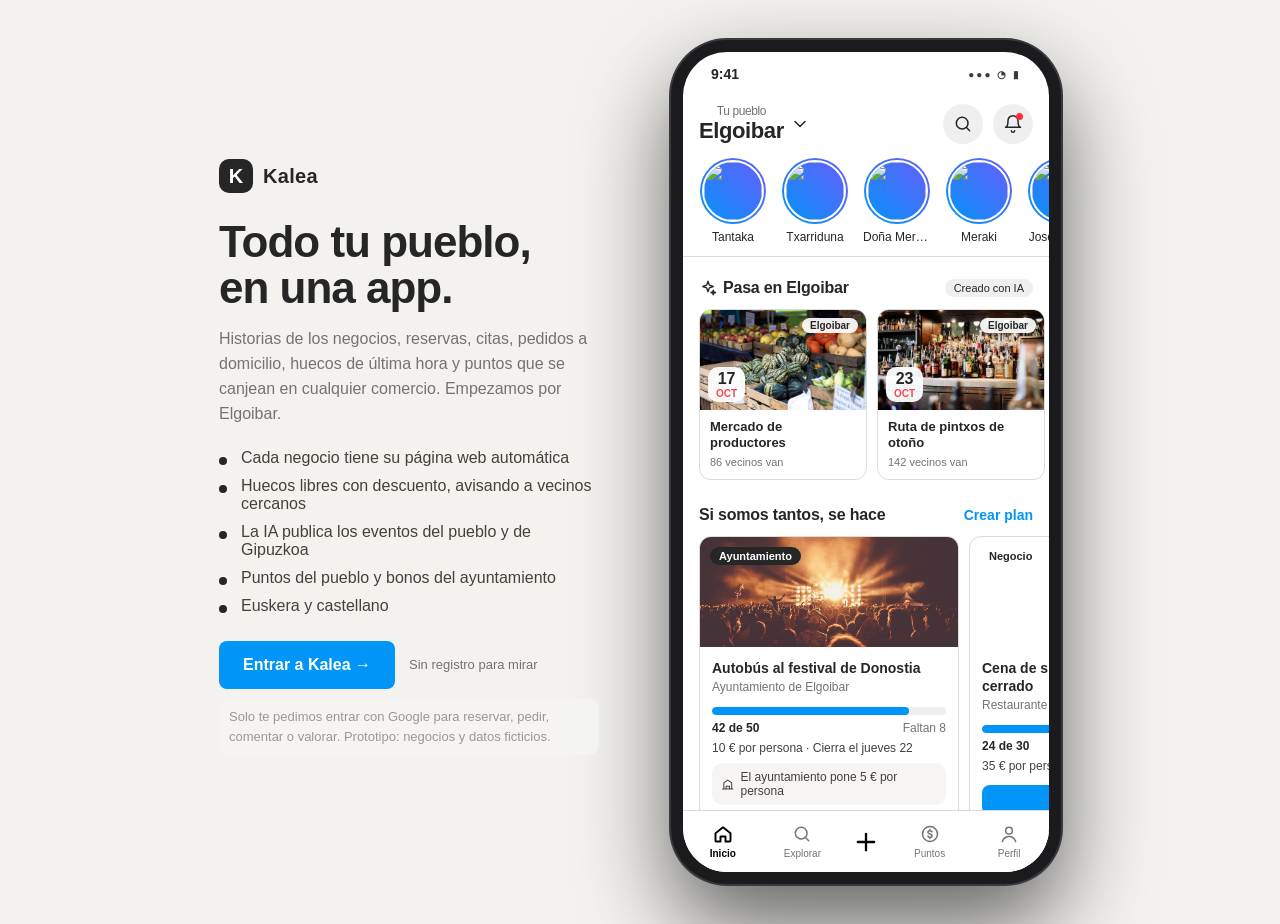
==== index.html @ a31832ca "Más comercios de Elgoibar e historias estilo Instagram" ====
<!doctype html>
<html lang="es">
<head>
<meta charset="utf-8">
<meta name="robots" content="noindex">
<meta name="viewport" content="width=device-width,initial-scale=1,viewport-fit=cover">
<title>Kalea · Tu pueblo en una app</title>
<meta name="description" content="Kalea: la red social local de Elgoibar. Historias de los negocios, reservas, citas, pedidos a domicilio, huecos de última hora y puntos del pueblo.">
<meta name="theme-color" content="#ffffff">
<link rel="preconnect" href="https://fonts.googleapis.com">
<link href="https://fonts.googleapis.com/css2?family=Inter:wght@400;500;600;700;800&display=swap" rel="stylesheet">
<link rel="stylesheet" href="styles.css?v=14">
</head>
<body>
<div class="stage">
  <aside class="pitch">
    <div class="brand"><span class="logo">K</span> Kalea</div>
    <h1>Todo tu pueblo,<br>en una app.</h1>
    <p>Historias de los negocios, reservas, citas, pedidos a domicilio, huecos de última hora y puntos que se canjean en cualquier comercio. Empezamos por Elgoibar.</p>
    <ul>
      <li>Cada negocio tiene su página web automática</li>
      <li>Huecos libres con descuento, avisando a vecinos cercanos</li>
      <li>La IA publica los eventos del pueblo y de Gipuzkoa</li>
      <li>Puntos del pueblo y bonos del ayuntamiento</li>
      <li>Euskera y castellano</li>
    </ul>
    <div class="ctas"><a class="btn-main" href="app.html">Entrar a Kalea →</a><span>Sin registro para mirar</span></div>
    <p class="note">Solo te pedimos entrar con Google para reservar, pedir, comentar o valorar. Prototipo: negocios y datos ficticios.</p>
  </aside>
  <div class="device">
    <div class="screen" id="screen">
      <div class="statusbar"><span>9:41</span><span class="sb-r">●●● ◔ ▮</span></div>
      <main id="view"></main>
      <nav class="tabbar" id="tabbar"></nav>
      <div class="scrim" id="scrim"></div>
      <section class="sheet" id="sheet"></section>
      <section class="story" id="story"></section>
      <div class="toast" id="toast"></div>
    </div>
  </div>
</div>
<script src="config.js?v=14"></script>
<script src="places.js?v=14"></script>
<script src="app.js?v=14"></script>
</body>
</html>
---- styles.css ----
:root{--bg:#ffffff;--card:#ffffff;--card2:#efefef;--line:#dbdbdb;--gold:#262626;--gold2:#262626;--blue:#0095f6;--text:#262626;--muted:#737373;--ok:#16a34a;--red:#e5484d}
*{box-sizing:border-box;margin:0;padding:0}
html,body{height:100%}
body{font-family:Inter,system-ui,sans-serif;background:#f3f2ef;color:var(--text);-webkit-font-smoothing:antialiased}
button{font:inherit;color:inherit;background:none;border:0;cursor:pointer}
img{display:block}
.stage{min-height:100%;display:flex;align-items:center;justify-content:center;gap:72px;padding:40px 24px}
.pitch{max-width:380px}
.brand{display:flex;align-items:center;gap:10px;font-weight:800;font-size:20px;letter-spacing:.3px}
.logo{width:34px;height:34px;border-radius:10px;display:grid;place-items:center;background:linear-gradient(135deg,var(--gold2),var(--gold));color:#ffffff;font-weight:800}
.pitch h1{font-size:44px;line-height:1.05;margin:26px 0 16px;letter-spacing:-1px}
.pitch p{color:var(--muted);line-height:1.55}
.pitch ul{list-style:none;margin:22px 0;display:grid;gap:10px}
.pitch li{padding-left:22px;position:relative;color:#44403c}
.pitch li:before{content:"";position:absolute;left:0;top:8px;width:8px;height:8px;border-radius:50%;background:var(--gold)}
.pitch .note{font-size:13px;opacity:.7}
.device{width:390px;height:844px;border-radius:56px;padding:12px;background:#1b1b1d;box-shadow:0 0 0 2px #3a3a3e,0 40px 90px rgba(0,0,0,.6);flex-shrink:0}
.screen{position:relative;width:100%;height:100%;border-radius:44px;overflow:hidden;background:var(--bg)}
@media (max-width:860px){.pitch{display:none}.stage{padding:0;display:block}.device{width:100%;height:100dvh;border-radius:0;padding:0;box-shadow:none;background:none}.screen{border-radius:0}}
.statusbar{height:44px;display:flex;justify-content:space-between;align-items:center;padding:0 28px;font-size:14px;font-weight:600}
.sb-r{font-size:10px;letter-spacing:2px;opacity:.9}
main{position:absolute;top:44px;bottom:0;left:0;right:0;overflow-y:auto;padding-bottom:110px;scrollbar-width:none}
main::-webkit-scrollbar{display:none}
.top{display:flex;align-items:center;justify-content:space-between;padding:6px 18px 10px}
.place{display:flex;align-items:center;gap:6px;font-size:22px;font-weight:700}
.place small{font-size:12px;color:var(--muted);font-weight:500;display:block}
.icons{display:flex;gap:10px}
.ib{width:40px;height:40px;border-radius:50%;background:var(--card2);display:grid;place-items:center;position:relative}
.ib .dot{position:absolute;top:9px;right:10px;width:7px;height:7px;border-radius:50%;background:var(--gold)}
svg{width:20px;height:20px;stroke:currentColor;fill:none;stroke-width:1.8;stroke-linecap:round;stroke-linejoin:round}
.stories{display:flex;gap:14px;overflow-x:auto;padding:4px 18px 14px;scrollbar-width:none}
.stories::-webkit-scrollbar{display:none}
.st{display:flex;flex-direction:column;align-items:center;gap:6px;flex-shrink:0;width:64px}
.ring{width:62px;height:62px;border-radius:50%;padding:2.5px;background:#1c1917}
.ring.seen{background:#e7e5e4}
.ring img{width:100%;height:100%;border-radius:50%;object-fit:cover;border:3px solid var(--bg)}
.st span{font-size:11px;color:#44403c;white-space:nowrap;overflow:hidden;text-overflow:ellipsis;max-width:64px}
.sec{display:flex;justify-content:space-between;align-items:baseline;padding:10px 18px 10px}
.sec h3{font-size:16px;font-weight:700}
.sec a{font-size:12px;color:var(--gold);text-decoration:none}
.live{display:inline-flex;align-items:center;gap:6px}
.live:before{content:"";width:8px;height:8px;border-radius:50%;background:var(--red);box-shadow:0 0 0 4px rgba(229,83,75,.2);animation:p 1.6s infinite}
@keyframes p{50%{box-shadow:0 0 0 7px rgba(229,83,75,0)}}
.flash{display:flex;gap:12px;overflow-x:auto;padding:0 18px 6px;scrollbar-width:none}
.flash::-webkit-scrollbar{display:none}
.fc{flex-shrink:0;width:228px;border-radius:20px;overflow:hidden;background:var(--card);border:1px solid var(--line);text-align:left}
.fc .im{height:96px;background-size:cover;background-position:center;position:relative}
.off{position:absolute;top:10px;left:10px;background:linear-gradient(135deg,var(--gold2),var(--gold));color:#ffffff;font-weight:800;font-size:12px;padding:4px 9px;border-radius:999px}
.left{position:absolute;bottom:8px;right:10px;font-size:11px;background:rgba(0,0,0,.6);padding:3px 8px;border-radius:999px}
.fc .bd{padding:10px 12px 12px}
.fc b{font-size:14px;display:block}
.fc small{color:var(--muted);font-size:12px}
.muni{margin:14px 18px 4px;padding:14px;border-radius:20px;background:linear-gradient(135deg,#ffffff,#fafafa);border:1px solid #dbdbdb;display:flex;gap:12px;align-items:center}
.muni .ic{width:44px;height:44px;border-radius:14px;background:#f6f5f3;display:grid;place-items:center;color:var(--gold);flex-shrink:0}
.muni b{font-size:14px}.muni p{font-size:12px;color:var(--muted);margin-top:2px}
.tag{font-size:10px;color:var(--gold);border:1px solid #dbdbdb;border-radius:999px;padding:1px 7px;margin-left:6px;vertical-align:middle}
.post{margin:12px 18px;background:var(--card);border:1px solid var(--line);border-radius:22px;overflow:hidden}
.ph{display:flex;align-items:center;gap:10px;padding:12px 14px}
.av{width:38px;height:38px;border-radius:50%;object-fit:cover}
.ph .nm{flex:1;text-align:left}
.ph b{font-size:14px;display:flex;align-items:center;gap:5px}
.ph small{color:var(--muted);font-size:12px}
.ver{width:14px;height:14px;color:var(--gold)}
.post .pimg{width:100%;height:230px;object-fit:cover}
.pa{display:flex;align-items:center;gap:8px;padding:12px 14px 4px}
.pill{display:inline-flex;align-items:center;gap:6px;background:var(--card2);border-radius:999px;padding:6px 11px;font-size:13px}
.pill.liked svg{fill:var(--red);stroke:var(--red)}
.cta{margin-left:auto;background:linear-gradient(135deg,var(--gold2),var(--gold));color:#ffffff;font-weight:700;font-size:13px;padding:8px 14px;border-radius:999px;display:inline-flex;align-items:center;gap:6px}
.cta svg{width:16px;height:16px}
.post p{padding:8px 14px 14px;font-size:14px;line-height:1.5;color:#44403c}
.tabbar{position:absolute;left:12px;right:12px;bottom:14px;height:72px;border-radius:28px;background:rgba(255,255,255,.94);box-shadow:0 8px 30px rgba(0,0,0,.08);backdrop-filter:blur(14px);border:1px solid var(--line);display:flex;justify-content:space-around;align-items:center;z-index:5}
.tab{display:flex;flex-direction:column;align-items:center;gap:4px;font-size:11px;color:var(--muted);width:60px}
.tab.on{color:var(--text)}
.tab.on svg{stroke:var(--gold)}
.plus{width:58px;height:58px;border-radius:50%;margin-top:-34px;background:linear-gradient(135deg,var(--gold2),var(--gold));display:grid;place-items:center;color:#ffffff;box-shadow:0 0 0 6px var(--bg),0 10px 24px rgba(0,0,0,.15)}
.plus svg{width:26px;height:26px;stroke-width:2.4}
.search{margin:4px 18px 12px;display:flex;align-items:center;gap:10px;background:var(--card2);border:1px solid var(--line);border-radius:16px;padding:12px 14px;color:var(--muted)}
.search input{flex:1;background:none;border:0;outline:0;color:var(--text);font:inherit}
.chips{display:flex;gap:8px;overflow-x:auto;padding:0 18px 12px;scrollbar-width:none}
.chips::-webkit-scrollbar{display:none}
.chip{flex-shrink:0;padding:8px 14px;border-radius:999px;background:var(--card2);border:1px solid var(--line);font-size:13px}
.chip.on{background:var(--gold);color:#ffffff;border-color:#1c1917;font-weight:700}
.biz{display:flex;gap:12px;margin:0 18px 10px;padding:10px;background:var(--card);border:1px solid var(--line);border-radius:18px;align-items:center;text-align:left;width:calc(100% - 36px)}
.biz img{width:66px;height:66px;border-radius:14px;object-fit:cover}
.biz .i{flex:1;min-width:0}
.biz b{font-size:15px}
.biz small{display:block;color:var(--muted);font-size:12px;margin-top:2px}
.open{color:var(--ok)!important}
.star{color:var(--gold2)}
.mini{font-size:12px;font-weight:700;color:var(--gold);border:1px solid #dbdbdb;border-radius:999px;padding:6px 10px;white-space:nowrap}
.row{display:flex;gap:10px;overflow-x:auto;padding:0 18px 8px;scrollbar-width:none}
.row::-webkit-scrollbar{display:none}
.ev{flex-shrink:0;width:200px;background:var(--card);border:1px solid var(--line);border-radius:18px;padding:12px;display:flex;gap:10px}
.date{width:44px;border-radius:12px;background:var(--card2);text-align:center;padding:6px 0;flex-shrink:0}
.date b{display:block;font-size:18px}.date small{font-size:10px;color:var(--gold);text-transform:uppercase}
.ev p{font-size:13px;font-weight:600;line-height:1.3}.ev span{font-size:11px;color:var(--muted)}
.board{margin:0 18px 10px;padding:12px 14px;background:var(--card);border:1px solid var(--line);border-radius:18px}
.board .k{font-size:11px;color:var(--gold);font-weight:700;text-transform:uppercase;letter-spacing:.6px}
.board b{display:block;font-size:14px;margin:4px 0 2px}.board small{color:var(--muted);font-size:12px}
.wallet{margin:8px 18px 14px;border-radius:26px;padding:20px;background:linear-gradient(135deg,#f3d38a 0%,#d6a84c 45%,#4cb5f9 100%);color:#2a1a04;position:relative;overflow:hidden}
.wallet:after{content:"";position:absolute;right:-40px;top:-40px;width:180px;height:180px;border-radius:50%;background:rgba(255,255,255,.18)}
.wallet small{font-weight:600;opacity:.8}
.wallet .pts{font-size:42px;font-weight:800;letter-spacing:-1px;margin:6px 0 2px}
.wallet .qr{position:absolute;right:20px;bottom:20px;width:54px;height:54px;border-radius:12px;background:#ffffff;display:grid;place-items:center;color:var(--gold2);z-index:1}
.list{margin:0 18px 14px;background:var(--card);border:1px solid var(--line);border-radius:20px;overflow:hidden}
.li{display:flex;align-items:center;gap:12px;padding:13px 14px;border-bottom:1px solid var(--line)}
.li:last-child{border-bottom:0}
.li .ic{width:36px;height:36px;border-radius:12px;background:var(--card2);display:grid;place-items:center;color:var(--gold);flex-shrink:0}
.li .t{flex:1}.li b{font-size:14px;display:block}.li small{font-size:12px;color:var(--muted)}
.li .v{font-weight:700;font-size:14px;color:var(--gold2)}
.cover{height:190px;background-size:cover;background-position:center;position:relative}
.cover:after{content:"";position:absolute;inset:0;background:linear-gradient(180deg,rgba(0,0,0,.25),rgba(0,0,0,0) 60%)}
.back{position:absolute;top:10px;left:14px;z-index:2;width:40px;height:40px;border-radius:50%;background:rgba(0,0,0,.5);display:grid;place-items:center}
.prof{padding:0 18px;margin-top:-52px;position:relative;z-index:2}
.prof .big{width:86px;height:86px;border-radius:24px;object-fit:cover;border:3px solid var(--bg)}
.prof h2{font-size:22px;margin-top:10px;display:flex;align-items:center;gap:6px}
.prof .meta{color:var(--muted);font-size:13px;margin-top:4px}
.web{display:inline-flex;align-items:center;gap:6px;margin-top:10px;font-size:12px;color:var(--gold2);background:#fafafa;border:1px solid #dbdbdb;border-radius:999px;padding:6px 11px}
.web svg{width:14px;height:14px}
.acts{display:grid;grid-template-columns:2fr 1fr 1fr;gap:8px;margin:14px 0}
.acts .cta{justify-content:center;padding:12px;font-size:14px;margin:0}
.ghost{background:var(--card2);border:1px solid var(--line);border-radius:999px;display:flex;align-items:center;justify-content:center;gap:6px;font-size:13px;padding:12px}
.ghost svg{width:16px;height:16px}
.stats{display:flex;justify-content:space-between;background:var(--card);border:1px solid var(--line);border-radius:18px;padding:12px 16px;margin-bottom:14px}
.stats div{text-align:center}.stats b{display:block;font-size:16px}.stats small{color:var(--muted);font-size:11px}
.tabs2{display:flex;gap:6px;background:var(--card);border:1px solid var(--line);border-radius:999px;padding:4px;margin-bottom:12px}
.tabs2 button{flex:1;padding:9px;border-radius:999px;font-size:13px;color:var(--muted)}
.tabs2 .on{background:var(--card2);color:var(--text);font-weight:600}
.menu-i{display:flex;justify-content:space-between;padding:12px 0;border-bottom:1px solid var(--line);font-size:14px}
.menu-i small{display:block;color:var(--muted);font-size:12px;margin-top:2px}
.menu-i b{color:var(--gold2)}
.hours{font-size:13px;color:#44403c;line-height:1.9}
.grid3{display:grid;grid-template-columns:repeat(3,1fr);gap:4px}
.grid3 img{width:100%;aspect-ratio:1;object-fit:cover;border-radius:6px}
.scrim{position:absolute;inset:0;background:rgba(0,0,0,.55);opacity:0;pointer-events:none;transition:.25s;z-index:8}
.scrim.on{opacity:1;pointer-events:auto}
.sheet{position:absolute;left:0;right:0;bottom:0;background:#fff;border-top:1px solid var(--line);border-radius:28px 28px 0 0;padding:10px 20px 30px;transform:translateY(105%);transition:.3s cubic-bezier(.2,.8,.2,1);z-index:9;max-height:80%;overflow-y:auto}
.sheet.on{transform:none}
.grab{width:40px;height:5px;border-radius:9px;background:#e7e5e4;margin:0 auto 14px}
.sheet h3{font-size:18px}.sheet .sub{color:var(--muted);font-size:13px;margin:4px 0 14px}
.sheet label{display:block;font-size:12px;color:var(--muted);margin:14px 0 8px;text-transform:uppercase;letter-spacing:.6px}
.opts{display:flex;flex-wrap:wrap;gap:8px}
.opt{padding:10px 14px;border-radius:14px;background:var(--card2);border:1px solid var(--line);font-size:14px}
.opt.on{border-color:#1c1917;background:#efefef;color:var(--gold2);font-weight:600}
.opt.deal{position:relative}
.opt.deal:after{content:attr(data-d);position:absolute;top:-8px;right:-6px;font-size:10px;background:var(--gold);color:#ffffff;padding:1px 5px;border-radius:999px;font-weight:800}
.qty{display:flex;justify-content:space-between;align-items:center;padding:12px 0;border-bottom:1px solid var(--line)}
.qty .c{display:flex;align-items:center;gap:12px}
.qty .c button{width:30px;height:30px;border-radius:50%;background:var(--card2);border:1px solid var(--line);font-weight:700}
.big-cta{width:100%;margin-top:20px;padding:15px;border-radius:18px;background:linear-gradient(135deg,var(--gold2),var(--gold));color:#ffffff;font-weight:800;font-size:15px}
.earn{display:flex;align-items:center;gap:8px;margin-top:10px;font-size:12px;color:var(--gold2)}
.field{width:100%;background:var(--card2);border:1px solid var(--line);border-radius:14px;padding:12px 14px;color:var(--text);font:inherit;outline:0}
.story{position:absolute;inset:0;z-index:12;background:#000;display:none}
.story.on{display:block}
.story img.bg{width:100%;height:100%;object-fit:cover}
.story .bars{position:absolute;top:52px;left:12px;right:12px;height:3px;background:rgba(255,255,255,.3);border-radius:3px;overflow:hidden}
.story .bars i{display:block;height:100%;width:0;background:#fff}
.story .bars i.go{width:100%;transition:width 5s linear}
.story .sh{position:absolute;top:66px;left:14px;right:14px;display:flex;align-items:center;gap:10px}
.story .sh b{font-size:14px}.story .sh small{font-size:12px;opacity:.8}
.story .x{margin-left:auto;font-size:26px;line-height:1}
.story .cap{position:absolute;left:18px;right:18px;bottom:110px;font-size:22px;font-weight:800;line-height:1.2;text-shadow:0 2px 12px rgba(0,0,0,.6)}
.story .scta{position:absolute;left:18px;right:18px;bottom:40px}
.story .scta .big-cta{margin:0}
.toast{position:absolute;left:18px;right:18px;bottom:100px;background:#f4eee4;color:#ffffff;border-radius:16px;padding:14px 16px;font-size:14px;font-weight:600;display:flex;gap:10px;align-items:center;transform:translateY(20px);opacity:0;transition:.3s;z-index:20;pointer-events:none}
.toast.on{transform:none;opacity:1}
.toast span{margin-left:auto;color:#4cb5f9;font-weight:800}
.lang{display:flex;background:var(--card2);border-radius:999px;padding:3px;border:1px solid var(--line)}
.lang button{padding:6px 12px;border-radius:999px;font-size:12px;font-weight:700;color:var(--muted)}
.lang .on{background:var(--gold);color:#ffffff}
.me{display:flex;align-items:center;gap:14px;padding:6px 18px 16px}
.me .ava{width:64px;height:64px;border-radius:50%;background:linear-gradient(135deg,var(--gold2),var(--gold));display:grid;place-items:center;color:#ffffff;font-weight:800;font-size:24px}
.me b{font-size:18px}.me small{display:block;color:var(--muted);font-size:13px}
.pub{display:grid;grid-template-columns:1fr 1fr;gap:10px;margin:0 18px 14px}
.pub button{background:var(--card);border:1px solid var(--line);border-radius:20px;padding:16px;text-align:left}
.pub button.on{border-color:#1c1917;background:#fafafa}
.pub .ic{width:38px;height:38px;border-radius:12px;background:var(--card2);display:grid;place-items:center;color:var(--gold);margin-bottom:10px}
.pub b{display:block;font-size:14px}.pub small{color:var(--muted);font-size:12px}
.preview{margin:0 18px 14px;padding:14px;background:var(--card);border:1px solid var(--line);border-radius:20px}
.preview label{display:block;font-size:12px;color:var(--muted);margin:10px 0 6px}
.reach{display:flex;align-items:center;gap:10px;margin-top:14px;padding:12px;border-radius:14px;background:#f0fdf4;color:#166534;font-size:13px}
.gsvg{width:20px;height:20px;stroke:none!important;flex-shrink:0}
.gsvg path{stroke:none}
.login{text-align:center;padding:4px 4px 6px}
.logo.lg{width:56px;height:56px;border-radius:18px;font-size:26px;margin:4px auto 14px}
.login .sub{margin:6px 0 18px}
#gbtn{display:flex;justify-content:center;min-height:0}
#gbtn:not(:empty){margin-bottom:6px;min-height:44px}
.gbtn{width:100%;display:flex;align-items:center;justify-content:center;gap:10px;background:#fff;color:#1f1f1f;font-weight:600;font-size:15px;padding:13px;border-radius:999px;border:1px solid #dadce0}
.demo{font-size:11px;color:var(--gold);margin-top:8px}
.later{margin-top:14px;color:var(--muted);font-size:14px;padding:8px}
.legal{font-size:12px;color:var(--muted);line-height:1.5;margin-top:8px}
.guest{margin:6px 18px 16px;padding:22px 18px;border-radius:24px;background:var(--card);border:1px solid var(--line);text-align:center}
.guest .ava{width:64px;height:64px;border-radius:50%;background:var(--card2);display:grid;place-items:center;margin:0 auto 12px;color:var(--gold)}
.guest b{font-size:18px}.guest p{color:var(--muted);font-size:14px;line-height:1.5;margin:6px 0 16px}
.me img.ava{object-fit:cover}
.li.out{width:100%;text-align:left}
.cm{padding:10px 0;border-bottom:1px solid var(--line);font-size:14px;color:#44403c}
.cm b{color:var(--text);margin-right:4px}
.cbox{display:flex;gap:8px;margin-top:14px}
.send{background:var(--gold);color:#ffffff;font-weight:700;border-radius:14px;padding:0 16px}
.rate{width:100%;display:flex;justify-content:space-between;align-items:center;background:var(--card);border:1px solid var(--line);border-radius:18px;padding:12px 16px;margin-bottom:14px;font-size:14px}
.st5{color:#dbdbdb;letter-spacing:2px}
.stars{display:flex;justify-content:center;gap:10px;margin:8px 0 16px}
.stars button{font-size:36px;color:#e7e5e4;line-height:1}
.stars button.on{color:var(--gold2)}
textarea.field{resize:none}
.ctas{display:flex;align-items:center;gap:14px;margin:26px 0 10px;flex-wrap:wrap}
.btn-main{display:inline-flex;align-items:center;gap:8px;background:linear-gradient(135deg,var(--gold2),var(--gold));color:#ffffff;font-weight:800;font-size:16px;padding:15px 24px;border-radius:999px;text-decoration:none;box-shadow:0 10px 30px rgba(0,0,0,.12)}
.btn-main:hover{filter:brightness(1.05)}
.ctas span{font-size:13px;color:var(--muted)}
.app .stage{padding:0;display:block}
.app .device{width:100%;max-width:480px;height:100dvh;margin:0 auto;border-radius:0;padding:0;box-shadow:none;background:none}
.app .screen{border-radius:0}
.app main{top:0;padding-top:env(safe-area-inset-top)}
@media (min-width:481px){.app .device{border-left:1px solid var(--line);border-right:1px solid var(--line)}}
@media (max-width:860px){
 body:not(.app) .pitch{display:block;padding:48px 26px 40px;max-width:520px;margin:0 auto}
 body:not(.app) .device{display:none}
 body:not(.app) .pitch h1{font-size:40px}
 .btn-main{width:100%;justify-content:center}
}
.seg{display:flex;background:var(--card);border:1px solid var(--line);border-radius:999px;padding:3px}
.seg button{padding:6px 12px;border-radius:999px;font-size:12px;font-weight:600;color:var(--muted)}
.seg .on{background:var(--gold);color:#ffffff}
.sec .seg{margin-left:auto}
.post.ai{border-color:#dbdbdb;background:linear-gradient(180deg,#ffffff,var(--card) 120px)}
.aiav{display:grid;place-items:center;background:linear-gradient(135deg,var(--gold2),var(--gold));color:#ffffff}
.aiav svg{width:20px;height:20px}
.post.ai .nm{flex:1}
.aitag{display:inline-flex;align-items:center;gap:3px;font-size:10px;font-weight:700;color:var(--gold2);background:#efefef;border:1px solid #dbdbdb;border-radius:999px;padding:2px 7px;margin-left:4px}
.aitag svg{width:11px;height:11px}
.evimg{position:relative}
.evdate{position:absolute;left:12px;bottom:12px;background:rgba(255,255,255,.94);backdrop-filter:blur(6px);border:1px solid #dbdbdb;border-radius:14px;padding:6px 10px;text-align:center;min-width:48px}
.evdate b{display:block;font-size:20px;line-height:1}.evdate small{font-size:10px;color:var(--gold);text-transform:uppercase;font-weight:700}
.evscope{position:absolute;right:12px;top:12px;font-size:11px;font-weight:700;background:rgba(255,255,255,.92);border-radius:999px;padding:4px 10px}
.evbody{padding:12px 14px 0}
.evbody h4{font-size:17px;margin-bottom:6px}
.evmeta{display:flex;align-items:center;gap:6px;font-size:13px;color:#44403c;margin-top:3px}
.evmeta svg{width:15px;height:15px;color:var(--gold)}
.evbody p{padding:8px 0 0}
.evtip{display:flex;gap:8px;align-items:flex-start;font-size:12px;color:var(--gold2);background:#fafafa;border:1px solid #dbdbdb;border-radius:12px;padding:9px 10px;margin-top:10px}
.evtip svg{width:15px;height:15px;flex-shrink:0;margin-top:1px}
.cta.done{background:#dcfce7;color:#166534}
.evgo{font-size:12px;color:var(--muted);padding:2px 14px 14px;text-align:right}
.aih{display:flex;align-items:center;gap:6px}.aih svg{width:18px;height:18px;color:var(--gold)}
.aisub{font-size:11px;color:var(--gold2);background:#efefef;border:1px solid #dbdbdb;border-radius:999px;padding:3px 9px;margin-left:auto}
.agenda{display:flex;gap:10px;overflow-x:auto;padding:0 18px 6px;scrollbar-width:none}.agenda::-webkit-scrollbar{display:none}
.ag{flex:0 0 168px;text-align:left;background:var(--card);border:1px solid #dbdbdb;border-radius:18px;overflow:hidden}
.ag .im{height:100px;background-size:cover;background-position:center;position:relative}
.ag .d{position:absolute;left:8px;bottom:8px;background:rgba(255,255,255,.94);border-radius:10px;padding:3px 8px;font-size:10px;color:var(--gold);text-transform:uppercase;font-weight:700;text-align:center}
.ag .d b{display:block;font-size:16px;color:var(--text);line-height:1.1}
.ag .sc{position:absolute;right:8px;top:8px;background:rgba(255,255,255,.92);border-radius:999px;padding:2px 8px;font-size:10px;font-weight:700}
.ag .bd{padding:9px 10px}.ag b{font-size:13px;display:block;line-height:1.25}.ag small{font-size:11px;color:var(--muted)}
.ag.nw{padding:12px;display:flex;flex-direction:column;gap:8px;background:linear-gradient(180deg,#ffffff,var(--card))}
.ag.nw small{margin-top:auto}
.nk{display:inline-flex;align-items:center;gap:5px;font-size:11px;font-weight:700;color:var(--gold2);background:#efefef;border-radius:999px;padding:3px 9px;align-self:flex-start}
.nk svg{width:13px;height:13px}.nk.warn{color:#c62828;background:#fff1f1}
.townc{margin:14px 18px 4px;padding:14px;border-radius:20px;background:linear-gradient(135deg,#ffffff,#fafafa);border:1px solid #dbdbdb}
.townc .th{display:flex;gap:12px;align-items:center}
.townc .ic{width:42px;height:42px;border-radius:14px;background:#f6f5f3;display:grid;place-items:center;color:var(--gold);flex-shrink:0}
.townc .th b{font-size:14px;display:block}.townc .th small{font-size:12px;color:var(--muted)}
.townc .go{margin-left:auto;background:var(--gold);color:#ffffff;font-weight:700;font-size:12px;border-radius:999px;padding:7px 14px}
.tq{display:grid;grid-template-columns:repeat(4,1fr);gap:8px;margin-top:12px}
.tq button{background:#f6f5f3;border:1px solid #dbdbdb;border-radius:14px;padding:10px 4px;display:flex;flex-direction:column;align-items:center;gap:5px;font-size:11px;font-weight:600}
.tq svg{width:20px;height:20px;color:var(--gold)}
.ttl{font-weight:700;font-size:15px;display:flex;align-items:center;gap:5px;flex:1;margin-left:8px}
.tag{font-size:10px;font-weight:700;color:var(--gold2);background:#efefef;border-radius:999px;padding:3px 8px}
.tsec{padding:6px 18px 10px}.tsec h3{display:flex;align-items:center;gap:7px;font-size:16px;margin:10px 0}.tsec h3 svg{width:18px;height:18px;color:var(--gold)}
.tcard{background:var(--card);border:1px solid var(--line);border-radius:18px;padding:14px;margin-bottom:10px}
.tcard b{font-size:14px}.tcard p{font-size:13px;color:#44403c;margin:6px 0 10px;line-height:1.45}.tcard small{font-size:11px;color:var(--muted)}
.tcard.warn{border-color:#dbdbdb;background:linear-gradient(180deg,#ffffff,var(--card))}
.pollo{position:relative;display:flex;justify-content:space-between;width:100%;margin-top:8px;padding:11px 12px;border-radius:12px;border:1px solid var(--line);background:#f6f5f3;overflow:hidden;font-size:13px;font-weight:600}
.pollo .bar{position:absolute;left:0;top:0;bottom:0;background:#e8f4fe;transition:width .5s}
.pollo .lb,.pollo .pc{position:relative}.pollo.on{border-color:#1c1917}
.cta.wide{width:100%;justify-content:center}
.demo{display:block;font-size:11px;color:var(--muted);margin:-4px 0 10px}
.kpis{display:grid;grid-template-columns:1fr 1fr;gap:8px;margin-bottom:10px}
.kpis div{background:var(--card);border:1px solid #dbdbdb;border-radius:16px;padding:12px}
.kpis b{display:block;font-size:20px;color:var(--gold2)}.kpis small{font-size:11px;color:var(--muted);line-height:1.3}
.bars{display:flex;align-items:flex-end;gap:8px;height:90px;margin:12px 0 4px}
.bars div{flex:1;display:flex;flex-direction:column;align-items:center;gap:4px;height:100%;justify-content:flex-end}
.bars span{width:100%;background:linear-gradient(180deg,var(--gold2),#0095f6);border-radius:6px 6px 2px 2px}
.bars small{font-size:10px}
.photo{width:100%;border:1px dashed #d4d4d4;border-radius:14px;padding:14px;display:flex;gap:8px;justify-content:center;align-items:center;color:var(--gold2);margin:12px 0 8px}
.photo svg,.loc svg{width:18px;height:18px}
.loc{display:flex;gap:6px;align-items:center;font-size:12px;color:var(--muted);margin-bottom:12px}
.sheetpost{margin:0;border:0;background:none}
.aisrc{display:flex;gap:6px;align-items:center;font-size:11px;color:var(--gold2);margin-top:10px}.aisrc svg{width:13px;height:13px}

/* tema claro */
.post{border:0;border-bottom:1px solid var(--line);border-radius:0;box-shadow:none}
.post.ai{background:#ffffff}
.fc,.ag,.tcard,.kpis div,.ev{box-shadow:0 1px 3px rgba(0,0,0,.05)}
.screen{background:#fff}
.left{color:#fff}
.evscope,.ag .sc{color:var(--text)}
.ib{background:var(--card2)}
.toast{background:#1c1917;color:#fff}
.toast span{color:#0095f6}
.cta{color:#fff}

.ring.seen{background:#d6d3d1}
.plans{display:flex;gap:12px;overflow-x:auto;padding:0 18px 6px;scrollbar-width:none}.plans::-webkit-scrollbar{display:none}
.plan{flex:0 0 260px;background:#fff;border:1px solid var(--line);border-radius:20px;overflow:hidden;box-shadow:0 1px 3px rgba(0,0,0,.05)}
.plan .im{height:110px;background-size:cover;background-position:center;position:relative}
.plan .org{position:absolute;left:10px;top:10px;font-size:11px;font-weight:700;background:rgba(255,255,255,.94);border-radius:999px;padding:3px 9px}
.plan .org.o-Ayuntamiento{background:#1c1917;color:#fff}
.plan .ok{position:absolute;right:10px;top:10px;font-size:11px;font-weight:700;background:#16a34a;color:#fff;border-radius:999px;padding:3px 9px}
.plan .bd{padding:12px}
.plan .bd>b{font-size:14px;display:block;line-height:1.3}.plan .bd>small{font-size:12px;color:var(--muted)}
.prog{height:8px;background:#f0efed;border-radius:9px;margin:12px 0 6px;overflow:hidden}
.prog span{display:block;height:100%;background:linear-gradient(90deg,#0095f6,var(--gold));border-radius:9px;transition:width .5s}
.pn{display:flex;justify-content:space-between;font-size:12px}.pn span{color:var(--muted)}
.pm{font-size:12px;color:#44403c;margin-top:6px}
.cof{display:flex;gap:6px;align-items:center;font-size:12px;color:#44403c;background:#f6f5f3;border-radius:10px;padding:7px 9px;margin-top:8px}.cof svg{width:14px;height:14px}
.plan .cta.wide{margin:12px 0 0}
.nocharge{display:block;text-align:center;font-size:11px;color:var(--muted);margin-top:6px}
.row2{display:grid;grid-template-columns:1fr 1fr;gap:10px}
.chk{display:flex;gap:8px;align-items:center;margin-top:12px;font-size:13px}

/* ===== Estilo Instagram ===== */
body,button,input,textarea,select{font-family:-apple-system,BlinkMacSystemFont,"Segoe UI",Roboto,Helvetica,Arial,sans-serif}
.top{padding:8px 16px 6px}
.place{font-size:22px;font-weight:700;letter-spacing:-.4px}
.ib .dot{background:#ff3040}
.stories{gap:14px;padding:8px 16px 12px;border-bottom:1px solid var(--line)}
.st{width:68px}.st span{font-size:12px;color:#262626;max-width:68px}
.ring{width:66px;height:66px;padding:2px;background:#a8a8a8}.ring.seen{background:#dbdbdb}
.ring img{border:2.5px solid #fff}
.sec{padding:22px 16px 12px;align-items:center}.sec h3{font-size:16px;font-weight:600;letter-spacing:-.2px}
.sec a{font-size:14px;font-weight:600;color:var(--blue)}
.agenda,.flash,.plans{gap:10px;padding:0 16px 4px}
.fc,.ag,.plan,.tcard,.ev,.kpis div,.pub button,.pollo{border:1px solid var(--line);box-shadow:none!important;border-radius:12px}
.fc,.plan{border-radius:12px}
.muni,.townc{margin:22px 16px 0;padding:16px;border-radius:12px;background:#fff;border:1px solid var(--line)}
.townc .ic,.muni .ic{background:#efefef;border-radius:12px}
.townc .go,.send,.btn-main{background:var(--blue);border-radius:8px;font-weight:600;color:#fff;box-shadow:none}
.post{margin:0 0 6px;border:0;border-radius:0;background:#fff}
.post.ai,.ag.nw,.tcard.warn{background:#fff}
.ph{padding:10px 14px}.av{width:34px;height:34px}
.ph b{font-size:14px;font-weight:600}
.post .pimg{height:auto;aspect-ratio:1/1}
.pa{gap:16px;padding:10px 14px 2px}
.pill{background:none;padding:2px 0;font-size:14px;font-weight:600;gap:6px}.pill svg{width:24px;height:24px}
.post p{padding:4px 14px 16px;color:#262626}
.cta{background:var(--blue);border-radius:8px;font-weight:600;font-size:14px;padding:7px 16px;color:#fff}
.cta.done{background:#efefef;color:#262626}
.big-cta{background:var(--blue);border-radius:10px;font-weight:600;padding:14px}
.off{background:rgba(0,0,0,.6);color:#fff;font-weight:700}
.ver{color:var(--blue)}
.tabbar{left:0;right:0;bottom:0;height:62px;border-radius:0;border:0;border-top:1px solid var(--line);background:#fff;box-shadow:none;backdrop-filter:none;align-items:center}
.tab{font-size:10px;color:#737373}.tab.on{color:#000;font-weight:600}.tab.on svg{stroke:#000;stroke-width:2.3}
.plus{width:auto;height:auto;margin:0;background:none;box-shadow:none;color:#000}.plus svg{width:28px;height:28px;stroke-width:2}
main{padding-bottom:80px}
.seg{background:#efefef;border:0}.seg .on{background:#fff;color:#262626;box-shadow:0 1px 3px rgba(0,0,0,.12)}
.chip.on,.lang .on{background:#262626;color:#fff;border-color:#262626}
.opt.on,.pub button.on,.pollo.on{border-color:var(--blue);background:#eef7ff;color:var(--blue)}
.opt.deal:after{background:#ed4956}
.aisub,.aitag,.nk,.tag,.web,.evtip{background:#efefef;color:#262626;border:0}
.date small,.evdate small,.ag .d{color:#ed4956}
.wallet{background:linear-gradient(135deg,#262626,#4a4a4a);color:#fff}
.prog span,.bars span{background:var(--blue)}
.plan .org.o-Ayuntamiento{background:#262626}
.mini{color:var(--blue)}
.field{background:#fafafa;border-color:var(--line);border-radius:10px}

/* Datos reales */
.noimg{display:grid;place-items:center;background:#efefef;color:#737373;font-weight:700;font-size:22px}
.biz .bimg{width:64px;height:64px;border-radius:12px;object-fit:cover;flex-shrink:0}
.biz{border-radius:12px;border:0;border-bottom:1px solid var(--line);margin:0;width:100%;border-radius:0;padding:12px 16px}
.av.noimg{font-size:14px}
.prof .big.noimg{width:86px;height:86px;border-radius:24px;border:3px solid #fff;font-size:34px}
.ej{font-size:10px;font-weight:600;color:#737373;background:#efefef;border-radius:6px;padding:1px 6px;margin-left:4px}
.ejf{position:absolute;right:10px;top:10px;font-size:10px;font-weight:600;color:#262626;background:rgba(255,255,255,.92);border-radius:6px;padding:2px 6px}
.gcred{position:absolute;right:10px;bottom:8px;z-index:2;font-size:10px;color:#fff;background:rgba(0,0,0,.45);border-radius:6px;padding:2px 6px}
.gsrc{font-size:11px;color:#737373;text-align:center;padding:12px 16px}
.cnt{font-size:13px;color:#737373}
.empty{padding:30px 16px;text-align:center;color:#737373}
a.ghost{color:#262626;text-decoration:none}.off2{opacity:.35}
.hours a{color:var(--blue);text-decoration:none}.muted{color:#737373}
.note{font-size:12px;color:#737373;background:#f6f6f6;border-radius:10px;padding:8px 10px;margin:10px 0}

/* Historias estilo Instagram */
.story{background:#000;color:#fff;user-select:none;-webkit-user-select:none;touch-action:manipulation;overflow:hidden}
.story img.bg{position:absolute;inset:0;width:100%;height:100%;object-fit:cover}
.sgrad{position:absolute;left:0;right:0;pointer-events:none;z-index:1}
.sgrad.top{top:0;height:180px;background:linear-gradient(180deg,rgba(0,0,0,.6),rgba(0,0,0,0))}
.sgrad.bot{bottom:0;height:340px;background:linear-gradient(0deg,rgba(0,0,0,.8),rgba(0,0,0,0))}
.story .bars{display:flex;gap:4px;height:2.5px;background:none;top:52px;left:10px;right:10px;overflow:visible;border-radius:0;z-index:3;margin:0;align-items:stretch}
.story .bars span{flex:1;background:rgba(255,255,255,.35);border-radius:2px;overflow:hidden;width:auto}
.story .bars i{display:block;height:100%;width:0;background:#fff}
.story .bars i.full{width:100%}
.story .bars i.run{animation:sprog 5s linear forwards}
.story.paused .bars i.run{animation-play-state:paused}
@keyframes sprog{from{width:0}to{width:100%}}
.story .sh{top:64px;left:12px;right:4px;z-index:3;color:#fff}
.story .sav{width:34px;height:34px;border-radius:50%;object-fit:cover;border:1.5px solid rgba(255,255,255,.9);flex-shrink:0}
.story .sn{display:flex;flex-direction:column;line-height:1.25}
.story .sn b{font-size:14px;font-weight:600;color:#fff}
.story .sn small{font-size:12px;color:rgba(255,255,255,.85);opacity:1}
.sej{background:rgba(255,255,255,.22);border-radius:4px;padding:0 5px;font-size:10px;font-weight:600;margin-left:4px}
.story .x{margin-left:auto;width:42px;height:42px;display:grid;place-items:center;color:#fff;font-size:0}
.story .x svg{width:26px;height:26px}
.tapl,.tapr{position:absolute;top:110px;bottom:150px;z-index:2}
.tapl{left:0;width:32%}.tapr{right:0;width:68%}
.story .cap{left:16px;right:16px;bottom:116px;color:#fff;font-size:21px;font-weight:700;line-height:1.25;text-shadow:0 1px 10px rgba(0,0,0,.5);z-index:3}
.story .scta{display:flex;gap:10px;left:16px;right:16px;bottom:44px;z-index:3}
.sbtn{flex:1;height:46px;border-radius:12px;font-weight:600;font-size:15px;display:flex;align-items:center;justify-content:center;gap:8px;color:#fff;background:rgba(255,255,255,.18);border:1px solid rgba(255,255,255,.35);backdrop-filter:blur(8px);-webkit-backdrop-filter:blur(8px)}
.sbtn.main{background:#fff;color:#000;border:0;flex:1.4}
.sbtn svg{width:18px;height:18px}
.ring{background:linear-gradient(45deg,#0095f6,#6a5cff)}
.ring.seen{background:#dbdbdb}
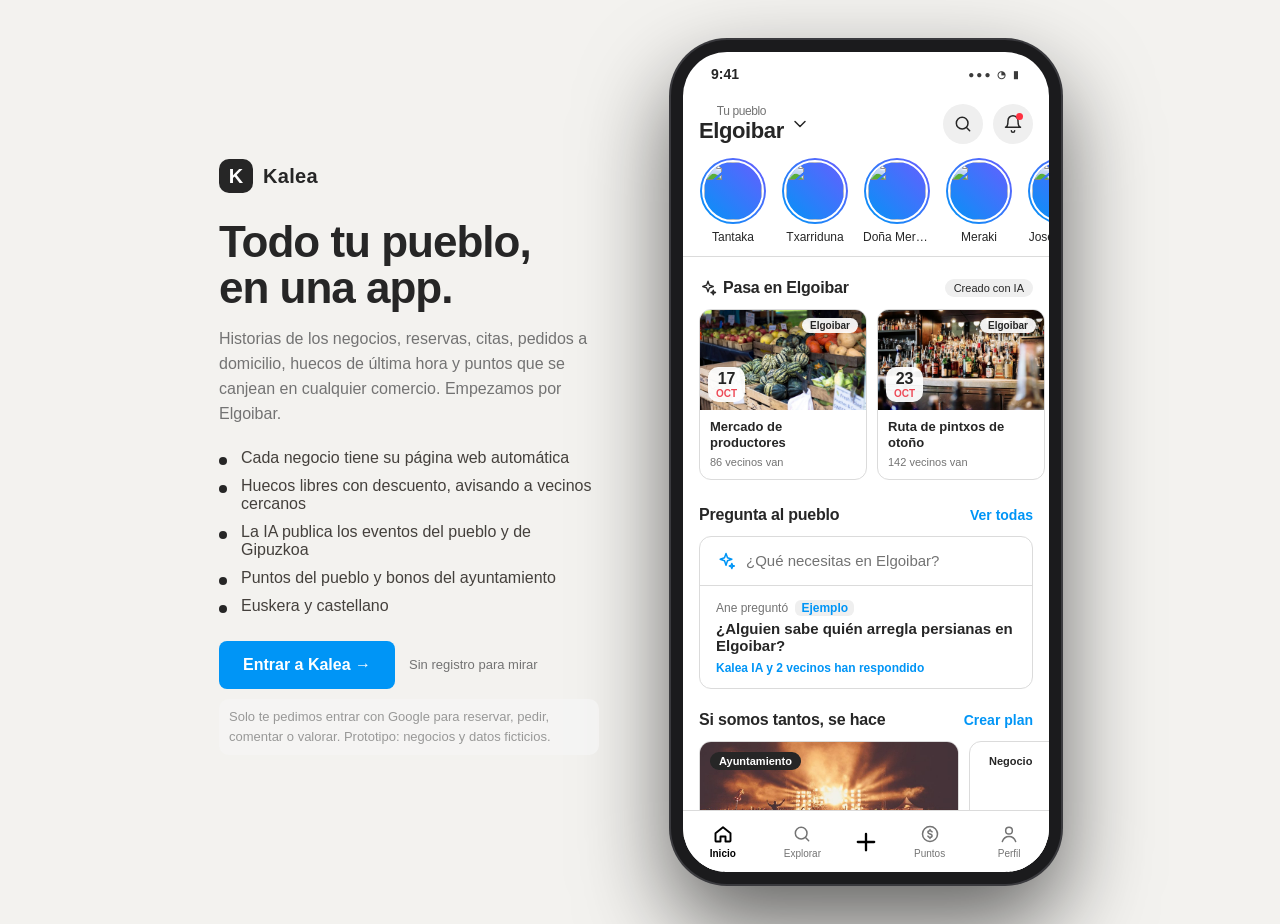
==== commit 3f94993e: "Pregunta al pueblo: la IA responde con negocios reales y los vecinos opinan" ====
--- a/index.html
+++ b/index.html
@@ -9,7 +9,7 @@
 <meta name="theme-color" content="#ffffff">
 <link rel="preconnect" href="https://fonts.googleapis.com">
 <link href="https://fonts.googleapis.com/css2?family=Inter:wght@400;500;600;700;800&display=swap" rel="stylesheet">
-<link rel="stylesheet" href="styles.css?v=14">
+<link rel="stylesheet" href="styles.css?v=15">
 </head>
 <body>
 <div class="stage">
@@ -39,8 +39,8 @@
     </div>
   </div>
 </div>
-<script src="config.js?v=14"></script>
-<script src="places.js?v=14"></script>
-<script src="app.js?v=14"></script>
+<script src="config.js?v=15"></script>
+<script src="places.js?v=15"></script>
+<script src="app.js?v=15"></script>
 </body>
 </html>
--- a/styles.css
+++ b/styles.css
@@ -411,3 +411,36 @@
 .sbtn svg{width:18px;height:18px}
 .ring{background:linear-gradient(45deg,#0095f6,#6a5cff)}
 .ring.seen{background:#dbdbdb}
+
+/* Pregunta al pueblo */
+.askc{margin:0 16px;border:1px solid var(--line);border-radius:12px;overflow:hidden;background:#fff}
+.askin{display:flex;align-items:center;gap:10px;width:100%;padding:14px 16px;color:#737373;font-size:15px;border-bottom:1px solid var(--line);text-align:left}
+.askin svg{width:20px;height:20px;color:#0095f6}
+.askq{display:block;width:100%;text-align:left;padding:12px 16px}
+.askq small{font-size:12px;color:#737373}.askq b{display:block;font-size:15px;margin:4px 0;font-weight:600}.askq span{font-size:12px;color:#0095f6;font-weight:600}
+.asksub{padding:0 16px 12px;color:#737373;font-size:14px;line-height:1.45}
+.askbox{margin:0 16px 10px;display:flex;gap:8px;align-items:flex-end;border:1px solid var(--line);border-radius:14px;padding:10px 10px 10px 14px;background:#fafafa}
+.askbox textarea{flex:1;border:0;background:none;outline:0;resize:none;font:inherit;font-size:15px;color:#262626}
+.askbox .cta{margin:0}
+.qcard{margin:0 16px 14px;border:1px solid var(--line);border-radius:12px;padding:14px;background:#fff}
+.qcard.mineq{border-color:#b9dcfb}
+.qh{display:flex;gap:10px;align-items:center}.qh b{font-size:14px;font-weight:600;display:block}.qh small{font-size:12px;color:#737373}
+.qav{width:32px;height:32px;border-radius:50%;background:#efefef;display:grid;place-items:center;font-weight:700;color:#737373;flex-shrink:0}
+.qav.s{width:26px;height:26px;font-size:12px}
+.qq{font-size:16px;font-weight:600;margin:10px 0;line-height:1.35}
+.aians{background:#f7fbff;border:1px solid #e1effc;border-radius:12px;padding:12px}
+.aihd{display:flex;align-items:center;gap:6px}.aihd b{font-size:13px}
+.aidot{width:22px;height:22px;border-radius:50%;background:#0095f6;color:#fff;display:grid;place-items:center}.aidot svg{width:13px;height:13px}
+.aians p{font-size:14px;margin:8px 0;line-height:1.4;color:#262626}
+.minib{display:flex;align-items:center;gap:10px;width:100%;text-align:left;padding:8px 0;border-top:1px solid #e8f1fb}
+.minib .mav{width:38px;height:38px;border-radius:10px;object-fit:cover;flex-shrink:0;font-size:15px}
+.minib div{flex:1;min-width:0}.minib b{font-size:14px;font-weight:600;display:block}.minib small{font-size:12px;color:#737373;display:block;white-space:nowrap;overflow:hidden;text-overflow:ellipsis}
+.minib span{font-size:13px;font-weight:600;color:#0095f6}
+.pisder{display:block;margin-top:8px;font-size:13px;font-weight:600;color:#0095f6;text-decoration:none}
+.qa{display:flex;gap:10px;align-items:flex-start;padding:12px 0 0}
+.qb{flex:1}.qb b{font-size:13px;font-weight:600}.qb p{font-size:14px;line-height:1.4;margin-top:2px;color:#262626}
+.best{font-size:10px;font-weight:700;color:#16a34a;background:#eafaf0;border-radius:6px;padding:1px 6px;margin-left:6px}
+.upv{display:flex;align-items:center;gap:4px;font-size:12px;color:#737373}.upv svg{width:16px;height:16px}.upv.on{color:#ed4956}.upv.on svg{fill:#ed4956;stroke:#ed4956}
+.rep{display:flex;gap:8px;margin-top:12px;border-top:1px solid var(--line);padding-top:10px}
+.rep input{flex:1;border:0;outline:0;font:inherit;font-size:14px;background:none}
+.rep button{font-size:14px;font-weight:600;color:#0095f6}
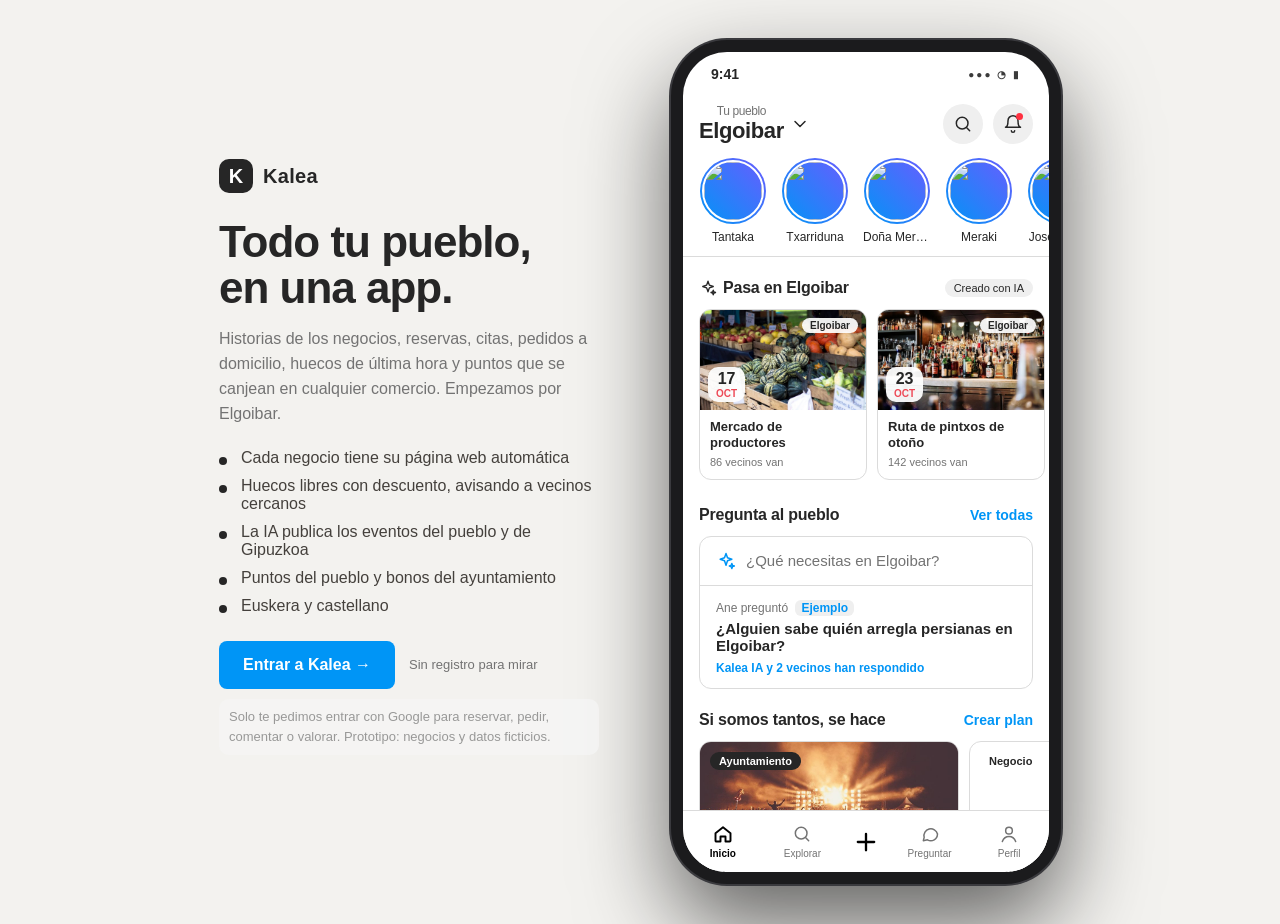
==== commit 4bb05188: "Puntos dentro del perfil y pestaña Preguntar" ====
--- a/index.html
+++ b/index.html
@@ -9,7 +9,7 @@
 <meta name="theme-color" content="#ffffff">
 <link rel="preconnect" href="https://fonts.googleapis.com">
 <link href="https://fonts.googleapis.com/css2?family=Inter:wght@400;500;600;700;800&display=swap" rel="stylesheet">
-<link rel="stylesheet" href="styles.css?v=15">
+<link rel="stylesheet" href="styles.css?v=16">
 </head>
 <body>
 <div class="stage">
@@ -39,8 +39,8 @@
     </div>
   </div>
 </div>
-<script src="config.js?v=15"></script>
-<script src="places.js?v=15"></script>
-<script src="app.js?v=15"></script>
+<script src="config.js?v=16"></script>
+<script src="places.js?v=16"></script>
+<script src="app.js?v=16"></script>
 </body>
 </html>
--- a/styles.css
+++ b/styles.css
@@ -444,3 +444,8 @@
 .rep{display:flex;gap:8px;margin-top:12px;border-top:1px solid var(--line);padding-top:10px}
 .rep input{flex:1;border:0;outline:0;font:inherit;font-size:14px;background:none}
 .rep button{font-size:14px;font-weight:600;color:#0095f6}
+
+.wmini{display:flex;align-items:center;justify-content:space-between;margin:12px 16px;padding:16px 18px;border-radius:14px;background:linear-gradient(135deg,#262626,#4a4a4a);color:#fff;width:calc(100% - 32px);text-align:left}
+.wmini small{font-size:12px;opacity:.8;display:block}.wmini b{display:block;font-size:26px;font-weight:700;margin:2px 0}.wmini span{font-size:12px;opacity:.85}
+.wmini .wgo{font-size:14px;font-weight:600;opacity:1}
+.ptop{display:flex;align-items:center;gap:6px}
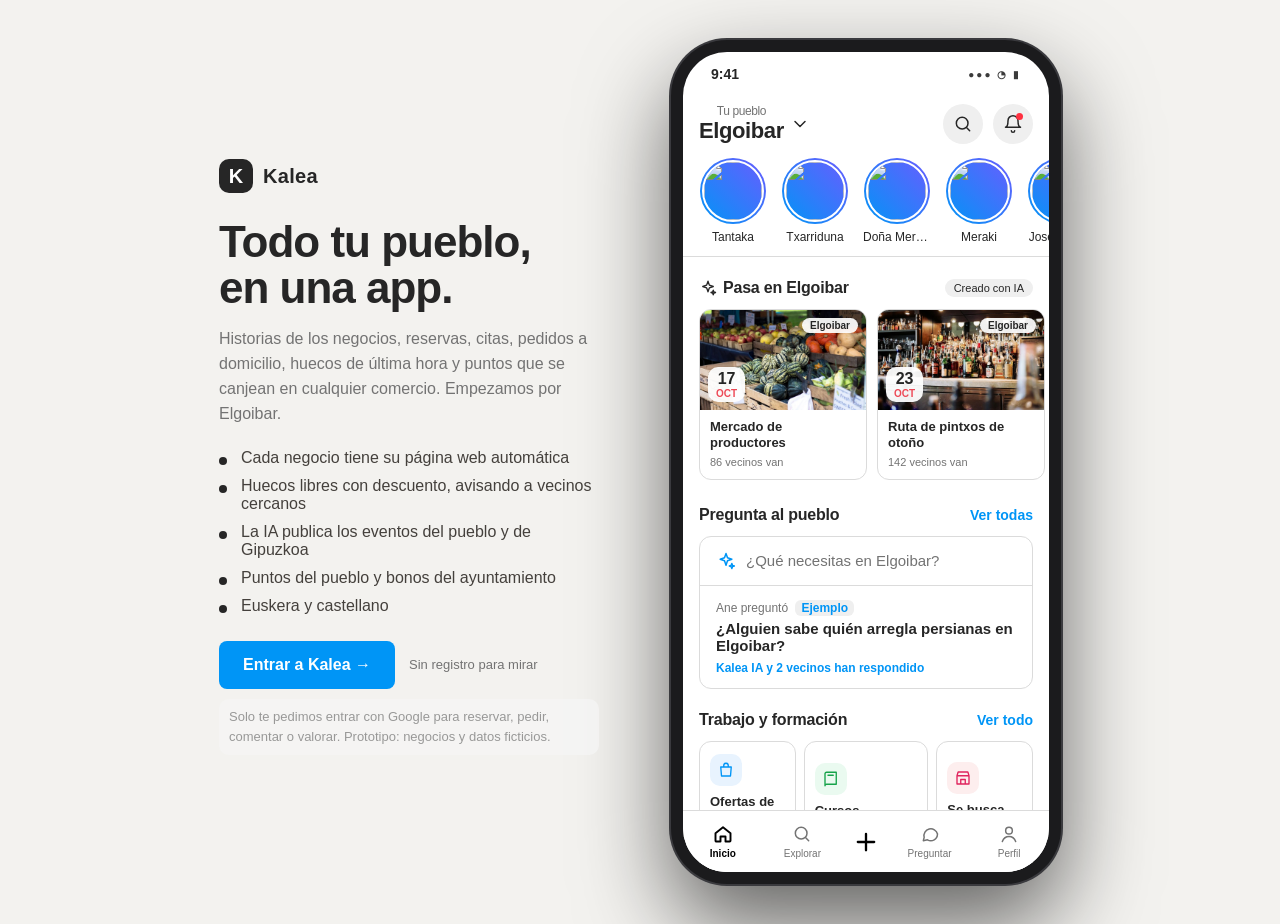
==== commit b18b2ee8: "Trabajo y formación: ofertas y cursos de Lanbide en la zona y Se busca del pueblo" ====
--- a/index.html
+++ b/index.html
@@ -9,7 +9,7 @@
 <meta name="theme-color" content="#ffffff">
 <link rel="preconnect" href="https://fonts.googleapis.com">
 <link href="https://fonts.googleapis.com/css2?family=Inter:wght@400;500;600;700;800&display=swap" rel="stylesheet">
-<link rel="stylesheet" href="styles.css?v=16">
+<link rel="stylesheet" href="styles.css?v=17">
 </head>
 <body>
 <div class="stage">
@@ -39,8 +39,8 @@
     </div>
   </div>
 </div>
-<script src="config.js?v=16"></script>
-<script src="places.js?v=16"></script>
-<script src="app.js?v=16"></script>
+<script src="config.js?v=17"></script>
+<script src="places.js?v=17"></script>
+<script src="app.js?v=17"></script>
 </body>
 </html>
--- a/styles.css
+++ b/styles.css
@@ -449,3 +449,29 @@
 .wmini small{font-size:12px;opacity:.8;display:block}.wmini b{display:block;font-size:26px;font-weight:700;margin:2px 0}.wmini span{font-size:12px;opacity:.85}
 .wmini .wgo{font-size:14px;font-weight:600;opacity:1}
 .ptop{display:flex;align-items:center;gap:6px}
+
+/* Trabajo y formación */
+.wtiles{display:grid;grid-template-columns:repeat(3,1fr);gap:8px;margin:0 16px}
+.wtiles button{border:1px solid var(--line);border-radius:12px;padding:12px 10px;text-align:left;background:#fff}
+.wtiles b{display:block;font-size:13px;font-weight:600;margin-top:8px;line-height:1.25}.wtiles small{font-size:11px;color:#737373}
+.wkic{width:32px;height:32px;border-radius:10px;background:#e8f3fe;color:#0095f6;display:grid;place-items:center;flex-shrink:0}
+.wkic svg{width:18px;height:18px}.wkic.g{background:#eafaf0;color:#16a34a}.wkic.o{background:#fdeeee;color:#e0245e}
+.wtabs{display:flex;gap:24px;padding:0 16px;border-bottom:1px solid var(--line)}
+.wtabs button{padding:10px 0;font-size:15px;font-weight:600;color:#737373;border-bottom:2px solid transparent;margin-bottom:-1px}
+.wtabs button.on{color:#262626;border-color:#262626}
+.wbar{display:flex;align-items:center;gap:10px;padding:12px 16px}
+.wbar .seg{flex-shrink:0}.wbar .seg button{padding:6px 12px;font-size:13px}
+.walert{margin-left:auto;display:flex;align-items:center;gap:6px;font-size:13px;font-weight:600;color:#0095f6;border:1px solid var(--line);border-radius:999px;padding:6px 12px}
+.walert svg{width:15px;height:15px}.walert.on{background:#0095f6;color:#fff;border-color:#0095f6}
+.wk{margin:0 16px 12px;border:1px solid var(--line);border-radius:12px;padding:14px;background:#fff}
+.wkh{display:flex;gap:10px;align-items:flex-start}.wkh b{font-size:15px;font-weight:600;display:block;line-height:1.3}.wkh small{font-size:12px;color:#737373}
+.wk p{font-size:14px;color:#262626;line-height:1.4;margin:10px 0 0}
+.wmeta{display:flex;flex-wrap:wrap;gap:6px;margin-top:10px}.wmeta span{font-size:12px;background:#efefef;border-radius:6px;padding:3px 8px;color:#262626}
+.wtag{display:inline-block;margin-top:10px;font-size:12px;font-weight:600;color:#0095f6;background:#e8f3fe;border-radius:6px;padding:3px 8px}.wtag.g{color:#16a34a;background:#eafaf0}
+.wbtn{display:block;width:100%;margin-top:12px;text-align:center;padding:9px;border-radius:8px;background:#efefef;color:#262626;font-size:14px;font-weight:600;text-decoration:none}
+.wbtn.b{background:#0095f6;color:#fff}
+.wempty{margin:16px;text-align:center;padding:24px 16px;border:1px dashed var(--line);border-radius:12px}
+.wempty b{font-size:15px}.wempty p{font-size:13px;color:#737373;margin:6px 0}
+.wcount{display:block;padding:0 16px 10px;font-size:12px;color:#737373}
+.wpub{margin:0 16px 12px!important;width:calc(100% - 32px)!important}
+.spin{width:26px;height:26px;margin:0 auto 8px;border:3px solid #efefef;border-top-color:#0095f6;border-radius:50%;animation:sp 1s linear infinite}@keyframes sp{to{transform:rotate(360deg)}}
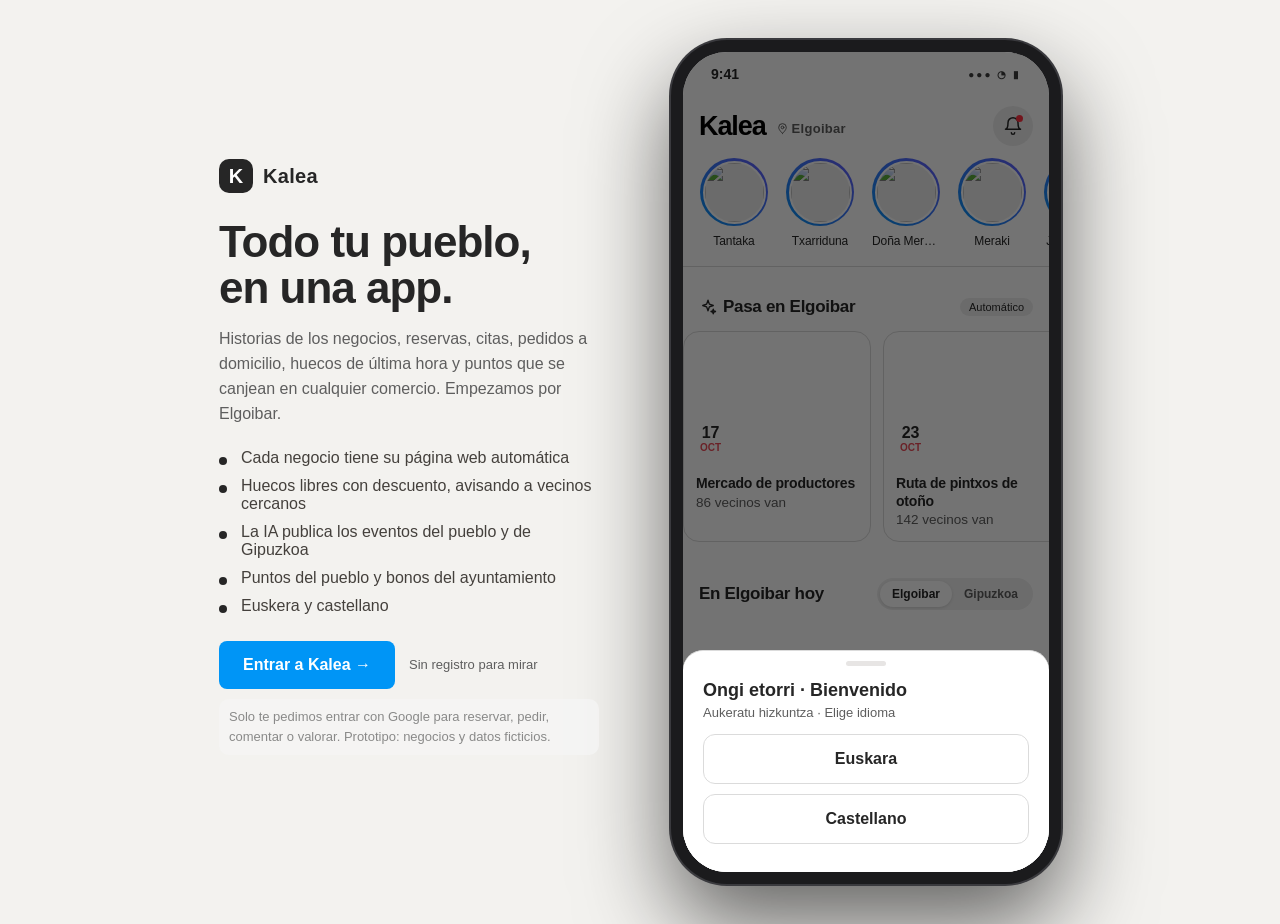
==== commit 2576af0e: "PWA: manifest e iconos también en la portada, id y display_override" ====
--- a/index.html
+++ b/index.html
@@ -7,9 +7,15 @@
 <title>Kalea · Tu pueblo en una app</title>
 <meta name="description" content="Kalea: la red social local de Elgoibar. Historias de los negocios, reservas, citas, pedidos a domicilio, huecos de última hora y puntos del pueblo.">
 <meta name="theme-color" content="#ffffff">
+<link rel="manifest" href="manifest.webmanifest">
+<link rel="apple-touch-icon" href="icons/apple-180.png">
+<link rel="icon" href="icons/icon-192.png">
+<meta name="apple-mobile-web-app-capable" content="yes">
+<meta name="apple-mobile-web-app-title" content="Kalea">
+<meta name="mobile-web-app-capable" content="yes">
 <link rel="preconnect" href="https://fonts.googleapis.com">
 <link href="https://fonts.googleapis.com/css2?family=Inter:wght@400;500;600;700;800&display=swap" rel="stylesheet">
-<link rel="stylesheet" href="styles.css?v=17">
+<link rel="stylesheet" href="styles.css?v=19">
 </head>
 <body>
 <div class="stage">
@@ -39,8 +45,9 @@
     </div>
   </div>
 </div>
-<script src="config.js?v=17"></script>
-<script src="places.js?v=17"></script>
-<script src="app.js?v=17"></script>
+<script src="config.js?v=19"></script>
+<script src="places.js?v=19"></script>
+<script src="app.js?v=19"></script>
+<script>if('serviceWorker' in navigator)addEventListener('load',()=>navigator.serviceWorker.register('sw.js').catch(()=>{}));</script>
 </body>
 </html>
--- a/styles.css
+++ b/styles.css
@@ -475,3 +475,394 @@
 .wcount{display:block;padding:0 16px 10px;font-size:12px;color:#737373}
 .wpub{margin:0 16px 12px!important;width:calc(100% - 32px)!important}
 .spin{width:26px;height:26px;margin:0 auto 8px;border:3px solid #efefef;border-top-color:#0095f6;border-radius:50%;animation:sp 1s linear infinite}@keyframes sp{to{transform:rotate(360deg)}}
+
+.qpost .qtext{margin:0 14px;padding:22px 18px;border-radius:12px;background:linear-gradient(135deg,#f0f6ff,#f6f2ff);font-size:19px;font-weight:600;line-height:1.35;color:#262626}
+.qpost .qai{margin:10px 14px 0}
+.qav2{border-radius:50%;background:#efefef;display:grid;place-items:center;font-weight:700;color:#737373}
+.pqs{padding:8px 0 4px!important;margin:0!important}
+#pqai .aians{margin-top:10px}
+
+.npost .nimg{aspect-ratio:16/9;object-fit:cover}
+.near{display:inline-block;font-size:11px;font-weight:700;color:#0095f6;background:#e8f3fe;border-radius:6px;padding:2px 8px;margin-bottom:6px}
+.nsrc{display:block;font-size:12px;color:#737373;margin-top:6px}
+.nlink{text-decoration:none;text-align:center}
+.qpost .qtext,.jtext{margin:0 14px;padding:20px 18px;border-radius:12px;font-size:19px;font-weight:600;line-height:1.35;color:#262626}
+.jtext{background:linear-gradient(135deg,#eafaf0,#eef6ff)}
+.jtext small{display:block;font-size:12px;font-weight:600;color:#16a34a;margin-bottom:6px}
+.jav{color:#e0245e}.jav svg{width:17px;height:17px}
+/* ===== Revisión UX 9 oct ===== */
+:root{--muted:#5e5e5e}
+.ph small,.biz small,.li small,.minib small,.fc small,.ag small,.plan .bd>small,.pub small,.townc .th small,.nsrc{font-size:13.5px}
+.demobar{margin:0 16px 10px;padding:8px 12px;border-radius:10px;background:#fafafa;border:1px solid var(--line);font-size:12.5px;color:var(--muted);line-height:1.4}
+.ej{background:none;padding:0;color:#8e8e8e;font-weight:500}
+.noimg svg{width:44%;height:44%;stroke:#8e8e8e;fill:none;stroke-width:1.8;stroke-linecap:round;stroke-linejoin:round}
+.stfb{width:100%;height:100%;border-radius:50%}
+.ring .noimg{width:100%;height:100%;border-radius:50%}
+.minib>div:not(.mav){flex:1;min-width:0}
+.minib .mav,.minib .mav.noimg{flex:0 0 38px!important;width:38px;height:38px;border-radius:50%}
+.rep input{border:1px solid var(--line);border-radius:999px;padding:9px 14px;background:#fafafa}
+.rep{align-items:center}
+.mini.ghost2{background:#fff;color:#262626;border:1px solid var(--line)}
+.onk{font-size:11px;font-weight:600;color:var(--blue);background:#eef7ff;border-radius:6px;padding:1px 6px;margin-right:2px}
+.viewsw{display:flex;gap:8px;margin:0 18px 12px}
+.viewsw button{display:flex;align-items:center;gap:6px;padding:7px 14px;border-radius:999px;border:1px solid var(--line);font-size:13px;font-weight:600;color:var(--muted)}
+.viewsw button.on{border-color:var(--blue);color:var(--blue);background:#eef7ff}
+.viewsw svg{width:15px;height:15px}
+.mapw{margin:0 18px 12px}.mapw iframe{width:100%;height:420px;border:1px solid var(--line);border-radius:12px}
+.mapw small{display:block;color:var(--muted);font-size:13px;margin-top:6px}
+.notk{margin:10px 0 0;font-size:13px;color:var(--muted);background:#fafafa;border:1px solid var(--line);border-radius:10px;padding:8px 10px}
+.acts a.cta{display:inline-flex;align-items:center;gap:6px;text-decoration:none}
+.pubas{margin:0 18px 12px;display:flex}
+.pickhint{text-align:center;color:var(--muted);font-size:14px;margin:6px 0 20px}
+.pvsub{color:var(--muted);font-size:14px;margin:6px 0 0}
+.big-cta.stick{position:sticky;bottom:10px;z-index:3;box-shadow:0 6px 18px rgba(0,0,0,.08)}
+.nlist{margin:6px 0 16px;border-top:1px solid var(--line);border-bottom:1px solid var(--line);padding:6px 16px}
+.nlh{display:flex;align-items:center;gap:6px;font-weight:600;font-size:14px;padding:8px 0}.nlh svg{width:16px;height:16px}
+.nlist a{display:block;padding:10px 0;border-top:1px solid #efefef;color:inherit;text-decoration:none}
+.nlist a b{display:block;font-size:14px;font-weight:600;line-height:1.35}.nlist a small{font-size:13px;color:var(--muted)}
+.nots{display:flex;flex-direction:column}
+.notr{display:flex;gap:12px;align-items:flex-start;text-align:left;padding:12px 0;border-bottom:1px solid #efefef;width:100%}
+.notr b{display:block;font-size:14px;font-weight:600;line-height:1.35}.notr small{font-size:13px;color:var(--muted)}
+.ghostcta{background:#fff!important;color:#262626!important;border:1px solid var(--line)}
+.sw{width:42px;height:24px;border-radius:999px;background:#dbdbdb;position:relative;flex-shrink:0;transition:.2s}
+.sw:after{content:'';position:absolute;top:3px;left:3px;width:18px;height:18px;border-radius:50%;background:#fff;transition:.2s}
+.sw.on{background:var(--blue)}.sw.on:after{left:21px}
+.lav{width:36px;height:36px;border-radius:50%;object-fit:cover;flex-shrink:0}
+.langpick{display:flex;flex-direction:column;gap:10px;margin-top:6px}
+.langpick button{padding:15px;border-radius:12px;border:1px solid var(--line);font-size:16px;font-weight:600}
+a.board,button.board{display:block;width:calc(100% - 36px);text-align:left;color:inherit;text-decoration:none}
+/* ===== Pulido pro ===== */
+.brand{display:flex;align-items:baseline;gap:10px}
+.wm{font-size:26px;font-weight:800;letter-spacing:-1px;color:#000}
+.bloc{display:inline-flex;align-items:center;gap:3px;font-size:13px;font-weight:600;color:var(--muted)}.bloc svg{width:13px;height:13px}
+.igp .ph{padding:10px 12px}
+.avr{padding:2px;border-radius:50%;background:linear-gradient(45deg,#0095f6,#6a5cff);display:grid;flex-shrink:0}
+.avr.seen{background:#dbdbdb}
+.avr .av{border:2px solid #fff;width:32px;height:32px}
+.ver{width:14px;height:14px;flex-shrink:0;margin-left:1px}
+.more{color:#262626;font-size:13px;letter-spacing:1px;padding:4px}
+.pimw{position:relative;background:#efefef;user-select:none}
+.pimw.nopic{aspect-ratio:1/1}.pimw.nopic img{display:none}
+.bigheart{position:absolute;inset:0;display:grid;place-items:center;pointer-events:none;opacity:0}
+.bigheart svg{width:96px;height:96px;fill:#fff;stroke:#fff;filter:drop-shadow(0 4px 16px rgba(0,0,0,.25))}
+.bigheart.pop{animation:hpop .8s ease}
+@keyframes hpop{0%{opacity:0;transform:scale(.4)}15%{opacity:1;transform:scale(1.1)}30%{transform:scale(.95)}45%{transform:scale(1)}80%{opacity:1}100%{opacity:0}}
+.shopbar{display:flex;align-items:center;justify-content:space-between;width:100%;padding:11px 14px;background:#fafafa;border-bottom:1px solid #efefef;font-size:14px;font-weight:600;color:#262626}
+.shopbar span{display:inline-flex;align-items:center;gap:8px}.shopbar svg{width:18px;height:18px}
+.igpa{display:flex;gap:4px;padding:6px 8px 0}
+.ib2{padding:6px;color:#262626;display:grid;place-items:center}
+.ib2 svg{width:25px;height:25px;stroke-width:1.9}
+.ib2.save{margin-left:auto}.ib2.save.on svg{fill:#262626}
+.ib2.liked svg{fill:#ff3040;stroke:#ff3040;animation:lk .35s ease}
+@keyframes lk{0%{transform:scale(1)}40%{transform:scale(1.25)}100%{transform:scale(1)}}
+.likes{padding:2px 14px 0;font-size:14px;font-weight:600}
+.post p.cap{padding:4px 14px 0;font-size:14px;line-height:1.45;color:#262626}
+.cap b{font-weight:600;margin-right:2px}
+.vcom{display:block;padding:4px 14px 0;font-size:14px;color:var(--muted)}
+.ptime{padding:4px 14px 14px;font-size:11.5px;color:#8e8e8e;letter-spacing:.2px;text-transform:uppercase}
+button,a{-webkit-tap-highlight-color:transparent}
+button:active,.chip:active,.cta:active{opacity:.6}
+button:focus-visible,a:focus-visible,input:focus-visible,textarea:focus-visible{outline:2px solid var(--blue);outline-offset:2px}
+#view{scroll-behavior:smooth}
+.toast{border-radius:10px;background:#262626;color:#fff;font-weight:500}
+@media(min-width:520px){body.app{background:#fafafa}.app .device{background:#fff;border-left:1px solid var(--line);border-right:1px solid var(--line)}}
+/* ===== Diseño senior: espaciado, tipografía, movimiento ===== */
+:root{--ease:cubic-bezier(.2,.9,.25,1);--sp:20px}
+body,button,input,textarea{font-feature-settings:"ss01","cv11";text-rendering:optimizeLegibility}
+/* separación entre publicaciones */
+#view .post{margin:0;padding-bottom:18px;border-bottom:1px solid #efefef}
+#view .post+.post,#view .post+.sec,#view .sec+.post,#view .post+.townc,#view .townc+.post,#view .flash+.post,#view .plans+.post,#view .post+.nlist{margin-top:14px}
+#view .post .ph{padding-top:14px}
+.ptime{padding-bottom:4px}
+.post .evbody,.post .qtext,.post .jtext{margin-top:2px}
+/* cabeceras de sección */
+.sec{padding:30px 16px 14px}
+.sec h3{font-size:17px;font-weight:700;letter-spacing:-.3px}
+.sec a{font-size:14px;font-weight:600}
+/* barra superior fija con desenfoque */
+#view>.top{position:sticky;top:0;z-index:5;background:rgba(255,255,255,.88);backdrop-filter:saturate(180%) blur(18px);-webkit-backdrop-filter:saturate(180%) blur(18px);padding:10px 16px 8px}
+.wm{font-size:27px;letter-spacing:-1.1px}
+.demobar{margin:6px 16px 14px;font-size:12.5px;padding:9px 12px;border-radius:12px;background:#f7f7f7;border:0}
+/* historias */
+.stories{gap:16px;padding:4px 16px 18px}
+.st{width:70px;transition:transform .2s var(--ease)}
+.ring{width:68px;height:68px;padding:2.5px}
+.st span{font-size:12px;letter-spacing:-.1px;margin-top:2px}
+/* huecos de última hora: tarjetas más altas */
+.flash{gap:12px;padding:0 16px 6px;scroll-snap-type:x mandatory}
+.fc{width:252px;border-radius:16px;scroll-snap-align:start;transition:transform .2s var(--ease)}
+.fc .im{height:188px}
+.fc .im:after{content:'';position:absolute;inset:auto 0 0 0;height:55%;background:linear-gradient(transparent,rgba(0,0,0,.45))}
+.fc .off{top:12px;left:12px;background:#ff3040;font-size:13px;font-weight:700;padding:5px 10px;border-radius:8px;z-index:1}
+.fc .left{bottom:12px;right:auto;left:12px;font-size:12.5px;font-weight:600;background:rgba(255,255,255,.95);color:#262626;padding:5px 10px;border-radius:8px;z-index:1}
+.fc .ejf{z-index:1}
+.fc .bd{padding:12px 14px 14px}
+.fc b{font-size:15px;line-height:1.3;letter-spacing:-.2px}
+.fc small{display:block;margin-top:3px}
+/* agenda y planes coherentes */
+.agenda{gap:12px;padding:0 16px 6px;scroll-snap-type:x mandatory}
+.ag{flex-basis:188px;border-radius:16px;scroll-snap-align:start;transition:transform .2s var(--ease)}
+.ag .im{height:132px}
+.ag .bd{padding:11px 12px 13px}.ag b{font-size:14px;letter-spacing:-.2px}
+.plans{gap:12px;padding:0 16px 6px;scroll-snap-type:x mandatory}
+.plan{border-radius:16px;scroll-snap-align:start}
+.plan .im{height:140px}
+.townc{margin:14px 16px 4px;border-radius:16px;padding:16px}
+/* tipografía de publicaciones */
+.ph b{font-size:14px;font-weight:600;letter-spacing:-.1px}
+.post p,.post p.cap{font-size:14.5px;line-height:1.5}
+.evbody h4{font-size:18px;letter-spacing:-.3px;line-height:1.3}
+.qpost .qtext,.jtext{font-size:20px;letter-spacing:-.3px}
+/* imágenes: carga suave con brillo */
+.pimw,.fc .im,.ag .im,.plan .im{background-color:#efefef}
+.pimw{background-image:linear-gradient(100deg,#efefef 30%,#f7f7f7 50%,#efefef 70%);background-size:200% 100%;animation:shim 1.4s linear infinite}
+.pimw img{animation:none}
+@keyframes shim{to{background-position:-200% 0}}
+/* microinteracciones */
+button:active,.chip:active,.cta:active{opacity:1}
+.fc:active,.ag:active,.plan:active,.biz:active,.st:active,.pub button:active,.notr:active{transform:scale(.97)}
+.cta,.big-cta,.shopbar,.chip,.ib2{transition:transform .15s var(--ease),background-color .2s,opacity .2s}
+.cta:active,.big-cta:active,.ib2:active{transform:scale(.92)}
+.shopbar:active{background:#f0f0f0}
+.tab svg,.plus svg{transition:transform .25s var(--ease)}
+.tab:active svg,.plus:active svg{transform:scale(.85)}
+.tab.on svg{animation:tabpop .35s var(--ease)}
+@keyframes tabpop{0%{transform:scale(.8)}60%{transform:scale(1.1)}100%{transform:scale(1)}}
+/* transición entre pantallas */
+#view.vin>*{animation:vin .32s var(--ease) both}
+#view.vin>*:nth-child(2){animation-delay:.03s}#view.vin>*:nth-child(3){animation-delay:.06s}#view.vin>*:nth-child(4){animation-delay:.09s}#view.vin>*:nth-child(n+5){animation-delay:.12s}
+@keyframes vin{from{opacity:0;transform:translateY(8px)}to{opacity:1;transform:none}}
+#view.vin>.top{animation:none}
+/* hojas y avisos */
+.sheet{transition:transform .42s var(--ease);border-radius:20px 20px 0 0;padding:10px 20px calc(28px + env(safe-area-inset-bottom))}
+.scrim{transition:opacity .3s}
+.toast{transition:transform .35s var(--ease),opacity .25s;border-radius:12px;padding:13px 16px;box-shadow:0 8px 28px rgba(0,0,0,.18)}
+/* barra inferior */
+.tabbar{height:calc(56px + env(safe-area-inset-bottom));padding-bottom:env(safe-area-inset-bottom);background:rgba(255,255,255,.94);backdrop-filter:saturate(180%) blur(18px);-webkit-backdrop-filter:saturate(180%) blur(18px)}
+.tab svg{width:26px;height:26px}
+@media(prefers-reduced-motion:reduce){*,*:before,*:after{animation:none!important;transition:none!important}}
+/* ===== Pulido 2 ===== */
+.ring img,.ring .noimg{background:#efefef;border:2.5px solid #fff}
+.ring .noimg svg{width:40%;height:40%}
+/* planes: botones alineados */
+.plan{display:flex;flex-direction:column}
+.plan .bd{flex:1;display:flex;flex-direction:column;padding:14px}
+.psp{flex:1;min-height:12px;display:block}
+.plan .cta.wide{margin:0!important;height:38px;border-radius:10px;font-size:14px}
+.plan .bd>small:last-child{margin-top:8px;text-align:center}
+/* tarjetas sin foto de la agenda */
+.ag.nw{justify-content:flex-start}
+.ag.nw b{font-size:15px;line-height:1.3}
+/* cabecera de post */
+.ph{gap:10px}
+.ph .av,.ph .ring2{flex-shrink:0}
+/* listas de noticias */
+.nlist{border:0;padding:4px 16px;margin:14px 0 20px}
+.nlist a{padding:13px 0}
+.nlist a:active{background:#fafafa}
+/* foco y selección */
+::selection{background:#cfe6ff}
+/* Preguntas: texto plano, coherente con el resto de publicaciones */
+.qpost .qtext:not(.jtext){background:none;border:0;border-radius:0;padding:4px 16px 0;margin:0;font-size:16px;font-weight:600;line-height:1.4;letter-spacing:-.1px;color:#262626}
+.qpost .qai{margin-top:12px}
+/* Historias: barras y cabecera pegadas arriba, como en Instagram */
+.story .bars{top:calc(env(safe-area-inset-top) + 8px)}
+.story .sh{top:calc(env(safe-area-inset-top) + 18px)}
+.story:before{content:'';position:absolute;left:0;right:0;top:0;height:120px;background:linear-gradient(rgba(0,0,0,.35),transparent);z-index:2;pointer-events:none}
+/* ===== Comentarios estilo Instagram ===== */
+.cprev{padding:2px 16px 0}
+.cprev .vcom{padding:2px 0 4px;margin:0}
+.cprev p{font-size:14px;line-height:1.45;color:#262626;margin:2px 0}
+.cprev p b{font-weight:600;margin-right:2px}
+.cadd{display:flex;align-items:center;gap:10px;width:100%;padding:8px 0 2px;color:#8e8e8e;font-size:14px;text-align:left}
+.cav{width:28px;height:28px;border-radius:50%;background:#efefef;color:#262626;display:grid;place-items:center;font-size:12px;font-weight:600;flex-shrink:0}
+.cav svg{width:15px;height:15px;stroke:#8e8e8e;fill:none;stroke-width:1.8}
+.csheet{padding:8px 0 0!important;max-height:78%;display:flex;flex-direction:column;overflow:hidden}
+.csheet .chead{text-align:center;padding:4px 16px 12px;border-bottom:1px solid #efefef}
+.csheet .chead h3{font-size:16px;font-weight:700}
+.csheet .chead .sub{margin:2px 0 0;font-size:12.5px}
+.clist{flex:1;overflow-y:auto;padding:6px 16px 10px;min-height:120px}
+.crow{display:flex;gap:12px;padding:10px 0;align-items:flex-start}
+.crow .cav{width:34px;height:34px;font-size:14px}
+.cbd{flex:1;min-width:0}
+.cbd div{display:flex;gap:8px;align-items:baseline}
+.cbd b{font-size:13px;font-weight:600}.cbd small{font-size:12px;color:#8e8e8e}
+.cbd p{font-size:14px;line-height:1.4;color:#262626;margin:2px 0 4px;word-wrap:break-word}
+.crep{font-size:12px;font-weight:600;color:#8e8e8e;padding:0}
+.clk{padding:6px 0 0;color:#8e8e8e}
+.clk svg{width:14px;height:14px;fill:none;stroke:currentColor;stroke-width:2}
+.clk.on{color:#ff3040}.clk.on svg{fill:#ff3040;stroke:#ff3040}
+.clk.pop svg{animation:tabpop .35s var(--ease)}
+.crow.cnew{animation:vin .35s var(--ease) both}
+.cbar{display:flex;align-items:center;gap:10px;padding:10px 16px calc(12px + env(safe-area-inset-bottom));border-top:1px solid #efefef;background:#fff}
+.cbar .cav{width:34px;height:34px}
+.cbar input{flex:1;border:1px solid #dbdbdb;border-radius:22px;padding:10px 14px;font-size:14px;outline:none;background:#fff}
+.cbar input:focus{border-color:#a8a8a8}
+.cpub{color:#0095f6;font-weight:600;font-size:14px;padding:6px 2px}
+.cpub:disabled{opacity:.4}
+#view .cprev{padding:2px 14px 0}
+#view .cprev p{padding:0!important;margin:3px 0!important;min-height:0;font-size:14px;line-height:1.4}
+#view .cprev .vcom{padding:2px 0 2px!important;margin:0!important}
+#view .cadd{padding:8px 0 2px!important}
+
+/* Pulido 3 */
+.ag{display:flex;flex-direction:column}.ag .im{flex:0 0 132px}
+.ag .bd b{display:-webkit-box;-webkit-line-clamp:2;-webkit-box-orient:vertical;overflow:hidden}
+.biz .mini{min-width:88px;text-align:center;box-sizing:border-box}
+.biz small .onk{margin-right:4px}
+.qcard{margin:0;border:0;border-radius:0;padding:16px;border-bottom:1px solid #efefef}
+.qcard.mineq{margin:0 16px 14px;border:1px solid #dbdbdb;border-radius:14px}
+
+/* Pulido 4: publicar y perfil */
+.psub{margin:-4px 18px 12px;color:var(--muted);font-size:14px}
+.seg.pubas{display:flex;margin:0 18px 14px}.seg.pubas button{flex:1;padding:9px 12px;font-size:13px}
+.pub button{display:flex;flex-direction:column;align-items:flex-start;justify-content:flex-start;min-height:128px;border-radius:14px}
+.pub .ic{color:#262626}
+.wmini{background:#fff!important;color:#262626!important;border:1px solid #dbdbdb;box-shadow:none}
+.wmini small{opacity:1;color:var(--muted)}.wmini span{opacity:1;color:var(--muted)}
+.wmini b{font-size:28px;letter-spacing:-.5px}
+.wmini .wgo{color:var(--blue);opacity:1}
+.psub{margin:2px 18px 14px}
+.lang{background:#efefef;border:0}.lang .on{background:#fff!important;color:#262626!important;box-shadow:0 1px 3px rgba(0,0,0,.12)}
+
+/* Ficha de negocio estilo perfil de Instagram */
+.bptop{position:sticky;top:0;z-index:6;display:flex;align-items:center;gap:8px;padding:8px 10px;background:rgba(255,255,255,.92);backdrop-filter:saturate(180%) blur(18px);-webkit-backdrop-filter:saturate(180%) blur(18px);border-bottom:1px solid #efefef}
+.bptop b{flex:1;text-align:center;font-size:16px;font-weight:700;display:flex;align-items:center;justify-content:center;gap:4px;white-space:nowrap;overflow:hidden;text-overflow:ellipsis}
+.bptop .ib{background:transparent;width:38px;height:38px}.bptop .ib svg{width:22px;height:22px}
+.bph{display:flex;align-items:center;gap:20px;padding:16px 16px 8px}
+.bpav{flex:0 0 auto;width:90px;height:90px;border-radius:50%;padding:3px;background:linear-gradient(45deg,#0095f6,#6a5cff);display:grid;place-items:center}
+.bpav.seen{background:#dbdbdb}.bpav.none{background:#efefef;padding:1px}
+.bpav .bpimg{width:100%;height:100%;border-radius:50%;object-fit:cover;border:3px solid #fff;box-sizing:border-box;display:grid;place-items:center;background:#fafafa}
+.bpst{flex:1;display:flex;justify-content:space-around;text-align:center}
+.bpst b{display:block;font-size:17px;font-weight:700;letter-spacing:-.3px}.bpst small{font-size:13px;color:#262626}
+.bpi{padding:0 16px}.bpi h1{font-size:14.5px;font-weight:700;margin:4px 0 0}
+.bpi .cat{color:var(--muted);font-size:13.5px;margin-top:1px}.bpi p{margin:6px 0 4px;font-size:14px;line-height:1.4}
+.bpi .lnk{display:inline-flex;align-items:center;gap:4px;color:#00376b;font-weight:600;font-size:13.5px}.bpi .lnk svg{width:14px;height:14px}
+.bpi .notk{margin-top:10px}
+.bpb{display:flex;gap:6px;padding:12px 16px 4px}
+.bpb>*{flex:1;height:34px;border-radius:8px;background:#efefef;font-weight:600;font-size:14px;display:flex;align-items:center;justify-content:center;color:#262626;text-decoration:none;transition:transform .15s}
+.bpb>*:active{transform:scale(.96)}
+.bpb .pri{background:var(--blue);color:#fff}.bpb .pri.on{background:#efefef;color:#262626}
+.bphl{display:flex;gap:14px;overflow-x:auto;padding:14px 16px 10px;scrollbar-width:none}.bphl::-webkit-scrollbar{display:none}
+.bphl>*{flex:0 0 auto;width:66px;display:flex;flex-direction:column;align-items:center;gap:6px;font-size:12px;color:#262626;text-decoration:none}
+.bphl i{width:64px;height:64px;border-radius:50%;border:1px solid #dbdbdb;padding:3px;box-sizing:border-box;display:block}
+.bphl i span{width:100%;height:100%;border-radius:50%;background:#fafafa;display:grid;place-items:center}
+.bphl svg{width:24px;height:24px}
+.bptabs{display:flex;border-top:1px solid #efefef;position:sticky;top:54px;background:#fff;z-index:5}
+.bptabs button{flex:1;height:44px;display:grid;place-items:center;color:#a8a8a8;border-bottom:1px solid transparent;margin-bottom:-1px}
+.bptabs button.on{color:#262626;border-bottom-color:#262626}.bptabs svg{width:22px;height:22px}
+.bpgrid{display:grid;grid-template-columns:repeat(3,1fr);gap:2px;padding-bottom:4px}
+.gt{aspect-ratio:4/5;position:relative;overflow:hidden;background:#f3f3f3;display:flex;align-items:center;justify-content:center;padding:10px;text-align:center;font-size:12.5px;line-height:1.3;color:#262626}
+.gt img{position:absolute;inset:0;width:100%;height:100%;object-fit:cover}
+.gt:not(.tx) span{display:none}
+.gt span{display:-webkit-box;-webkit-line-clamp:6;-webkit-box-orient:vertical;overflow:hidden}
+.gt span b{display:block;margin-top:6px;font-weight:700}
+.pcta{position:sticky;bottom:0;padding:14px 16px 10px;background:linear-gradient(rgba(255,255,255,0),#fff 35%);z-index:5}
+.pcta>*{width:100%;height:48px;border-radius:12px;background:var(--blue);color:#fff;font-weight:700;font-size:15px;display:flex;align-items:center;justify-content:center;gap:8px;text-decoration:none}
+.pcta svg{width:18px;height:18px}
+.gpsheet .post{border:0!important;margin:0!important}
+/* Historias: arrastrar para cerrar */
+.story{touch-action:none;transition:transform .22s var(--ease),border-radius .22s}.story.drag{transition:none}
+/* Instalar */
+.inst{display:flex;align-items:center;gap:12px;width:calc(100% - 32px);margin:0 16px 12px;padding:14px 16px;border:1px solid #dbdbdb;border-radius:14px;background:#fff;text-align:left}
+.inst .ic{width:38px;height:38px;border-radius:50%;background:#eef7ff;color:var(--blue);display:grid;place-items:center}.inst .ic svg{width:20px;height:20px}
+.inst .t{flex:1}.inst b{display:block;font-size:14.5px}.inst small{color:var(--muted);font-size:13px}.inst .v{color:var(--muted);font-size:20px}
+.isteps p{margin:10px 0;font-size:15px;line-height:1.45}
+
+#pt{padding-bottom:76px}
+
+/* Me gusta con rebote */
+@keyframes lpop{0%{transform:scale(1)}35%{transform:scale(1.28)}100%{transform:scale(1)}}
+.ib2.pop svg,.sbtn.pop svg{animation:lpop .38s var(--ease)}
+/* Corazón en historias */
+.sbtn.sic{flex:0 0 48px;padding:0;display:grid;place-items:center}.sbtn.sic svg{width:24px;height:24px}
+.sbtn.sic.on svg{fill:#ff3040;stroke:#ff3040}
+/* Tirar para actualizar */
+.ptr{position:absolute;left:50%;top:calc(env(safe-area-inset-top) + 4px);z-index:7;width:36px;height:36px;border-radius:50%;background:#fff;box-shadow:0 2px 10px rgba(0,0,0,.12);display:grid;place-items:center;opacity:0;transform:translate(-50%,0);transition:opacity .15s;pointer-events:none}
+.ptr.show{opacity:1}.ptr i{width:16px;height:16px;border-radius:50%;border:2.5px solid #dbdbdb;border-top-color:#262626}
+.ptr.spin i{animation:ptrs .7s linear infinite}@keyframes ptrs{to{transform:rotate(360deg)}}
+
+/* Microinteracciones 2 */
+.pimg,.gt img,.ag .im,.fc img{transition:opacity .35s var(--ease)}
+.pimg:not(.ld),.gt img:not(.ld){opacity:0}
+.pimw,.gt{background:linear-gradient(90deg,#f3f3f3 25%,#ebebeb 50%,#f3f3f3 75%);background-size:200% 100%;animation:shim 1.4s linear infinite}
+.gt.tx{animation:none;background:#f3f3f3}
+@keyframes shim{to{background-position:-200% 0}}
+.ib2.save.pop svg{animation:lpop .38s var(--ease)}
+@keyframes fly{0%{transform:none}45%{transform:translate(6px,-6px) rotate(-8deg);opacity:.2}46%{transform:translate(-6px,6px);opacity:0}100%{transform:none;opacity:1}}
+.ib2.fly svg{animation:fly .5s var(--ease)}
+@keyframes bump{0%{transform:translateY(-5px);opacity:.3}100%{transform:none;opacity:1}}
+.likes.bump{animation:bump .28s var(--ease);display:block}
+.bpb .pri{transition:background .2s,color .2s,transform .15s}.bpb .pri.pop{animation:lpop .35s var(--ease)}
+.story.on{animation:stin .26s var(--ease)}@keyframes stin{from{transform:scale(.92);opacity:0;border-radius:24px}}
+.story .bg{animation:fadein .35s var(--ease)}@keyframes fadein{from{opacity:0}}
+.sheet.drag{transition:none}
+.scrim{transition:opacity .3s var(--ease)}
+.seg button{transition:background .2s,color .2s,box-shadow .2s}
+.chip{transition:background .2s,color .2s,transform .12s}.chip:active{transform:scale(.94)}
+@media (prefers-reduced-motion:reduce){.pimw,.gt{animation:none}.story.on,.story .bg,.likes.bump,.ib2.fly svg{animation:none}}
+.pimw:has(.pimg.ld),.gt:has(img.ld),.pimw.nopic{animation:none;background:#f3f3f3}
+
+/* Microinteracciones 3 */
+.seg.hasi{position:relative}.seg.hasi button{position:relative;z-index:1;background:transparent!important;box-shadow:none!important}
+.segi{position:absolute;top:3px;bottom:3px;left:0;border-radius:999px;background:#fff;box-shadow:0 1px 3px rgba(0,0,0,.12);transition:transform .32s var(--ease),width .32s var(--ease),opacity .2s;z-index:0;pointer-events:none}
+.story .sh,.story .scta,.story .cap,.story .bars{transition:opacity .18s}
+.story.paused:not(.drag) .sh,.story.paused:not(.drag) .scta,.story.paused:not(.drag) .cap,.story.paused:not(.drag) .bars{opacity:0;transition-delay:.28s}
+.okv{text-align:center;padding:18px 0 10px}
+.okc{width:78px;height:78px;fill:none;stroke:#0095f6;stroke-width:3;stroke-linecap:round;stroke-linejoin:round}
+.okc circle{stroke-dasharray:150;stroke-dashoffset:150;animation:okd .5s var(--ease) forwards}
+.okc path{stroke-dasharray:40;stroke-dashoffset:40;animation:okd .35s .45s var(--ease) forwards}
+@keyframes okd{to{stroke-dashoffset:0}}
+.okv h3{margin:12px 0 2px;font-size:19px}.okv p{color:var(--muted);margin:0;font-size:14.5px}
+.okp{display:inline-block;margin-top:14px;padding:6px 14px;border-radius:999px;background:#eef7ff;color:#0095f6;font-weight:700;font-size:14px;animation:lpop .45s .8s both}
+.toast.on span{display:inline-block;animation:lpop .45s .15s both}
+@media (prefers-reduced-motion:reduce){.segi{transition:none}.okc circle,.okc path{animation:none;stroke-dashoffset:0}}
+
+/* Ajustes */
+.gear svg{width:24px;height:24px}.ib.gear{background:transparent}
+.sgrp{margin:14px 16px 0;border:1px solid #dbdbdb;border-radius:14px;overflow:hidden;background:#fff}
+.sgrp small{display:block;padding:12px 16px 4px;font-size:12.5px;font-weight:600;color:var(--muted);text-transform:none}
+.srow{display:flex;align-items:center;gap:12px;width:100%;padding:13px 16px;background:transparent;text-align:left;border-top:1px solid #efefef;font-size:15px;color:#262626}
+.sgrp small+.srow,.sgrp>.srow:first-child{border-top:0}
+.srow:active{background:#fafafa}
+.srow .sic{width:24px;display:grid;place-items:center}.srow .sic svg{width:22px;height:22px}
+.srow .st2{flex:1}.srow .sval{color:var(--muted);font-size:14px}.srow .sch svg{width:18px;height:18px;color:#a8a8a8}
+#s-lo{color:#ed4956}
+.tgl{width:46px;height:28px;border-radius:999px;background:#dbdbdb;position:relative;transition:background .25s var(--ease);flex:0 0 auto}
+.tgl i{position:absolute;top:3px;left:3px;width:22px;height:22px;border-radius:50%;background:#fff;box-shadow:0 1px 3px rgba(0,0,0,.25);transition:transform .25s var(--ease)}
+.tgl.on{background:#0095f6}.tgl.on i{transform:translateX(18px)}
+.sopts{display:flex;flex-direction:column;gap:2px;margin-top:8px}
+.sopt{display:flex;align-items:center;justify-content:space-between;padding:14px 4px;font-size:16px;background:transparent;border-bottom:1px solid #efefef;color:#262626}
+.rad{width:22px;height:22px;border-radius:50%;border:2px solid #dbdbdb;box-sizing:border-box;transition:border .2s}
+.on>.rad{border:7px solid #0095f6}
+/* Apariencia */
+.thp{display:flex;gap:12px;padding:22px 16px 6px;justify-content:center}
+.thc{flex:1;max-width:110px;display:flex;flex-direction:column;align-items:center;gap:10px;background:transparent;color:#262626;font-size:14px;font-weight:600}
+.mk{width:100%;aspect-ratio:9/16;border-radius:14px;border:1px solid #dbdbdb;display:flex;flex-direction:column;gap:7px;padding:12px 10px;box-sizing:border-box;transition:box-shadow .25s,transform .2s;overflow:hidden}
+.thc.on .mk{box-shadow:0 0 0 2.5px #0095f6;transform:translateY(-2px)}
+.mk i{display:block;height:8px;border-radius:4px}.mk i:first-child{width:60%;height:10px}.mk i:nth-child(2){height:46%;border-radius:8px}.mk i:last-child{width:80%}
+.mk-light{background:#fff}.mk-light i{background:#efefef}
+.mk-dark{background:#000;border-color:#363636}.mk-dark i{background:#262626}
+.mk-auto{background:linear-gradient(135deg,#fff 50%,#000 50%)}.mk-auto i{background:linear-gradient(135deg,#efefef 50%,#262626 50%)}
+.thn{text-align:center;color:var(--muted);font-size:13.5px;margin:14px 24px}
+html.dark .sgrp{background:#000;border-color:#262626}html.dark .srow{color:#f5f5f5;border-top-color:#262626}html.dark .srow:active{background:#121212}
+html.dark .tgl{background:#363636}html.dark .sopt{color:#f5f5f5;border-bottom-color:#262626}html.dark .rad{border-color:#555}
+html.dark .thc{color:#f5f5f5}html.dark .mk-light{border-color:#363636}
+.mk-auto{background:linear-gradient(90deg,#fff 50%,#000 50%)}.mk-auto i{background:rgba(128,128,128,.32)}
+html.dark .on>.rad{border-color:#0095f6}
+
+/* Microinteracciones 4 */
+#tabbar button.bnc svg{animation:tbn .42s var(--ease)}
+@keyframes tbn{0%{transform:scale(1)}35%{transform:scale(.78)}70%{transform:scale(1.14)}100%{transform:scale(1)}}
+::view-transition-old(root),::view-transition-new(root){animation:none;mix-blend-mode:normal}
+::view-transition-old(root){z-index:1}::view-transition-new(root){z-index:2}
+.story.on.zin{animation:stzoom .34s var(--ease)}
+@keyframes stzoom{from{transform:scale(.14);opacity:.4;border-radius:50%}to{transform:none;opacity:1;border-radius:0}}
+[data-story] .ring{transition:transform .14s var(--ease)}[data-story]:active .ring{transform:scale(.9)}
+#view>.top{transition:transform .28s var(--ease),background .2s}#view>.top.hid{transform:translateY(-110%)}
+.fc,.ag,.srow,.thc,.bpb button,.gbtn,.pcta button,.wmini,.inst,.li,.bphl button,.cta,.walert,.sopt{transition:transform .14s var(--ease),background-color .2s,opacity .2s}
+.fc:active,.ag:active,.wmini:active,.inst:active,.li:active{transform:scale(.975)}
+.bpb button:active,.gbtn:active,.pcta button:active,.cta:active,.walert:active,.bphl button:active{transform:scale(.95)}
+.srow:active,.sopt:active{transform:scale(.99)}
+@media (prefers-reduced-motion:reduce){#tabbar button.bnc svg,.story.on.zin{animation:none}}
+
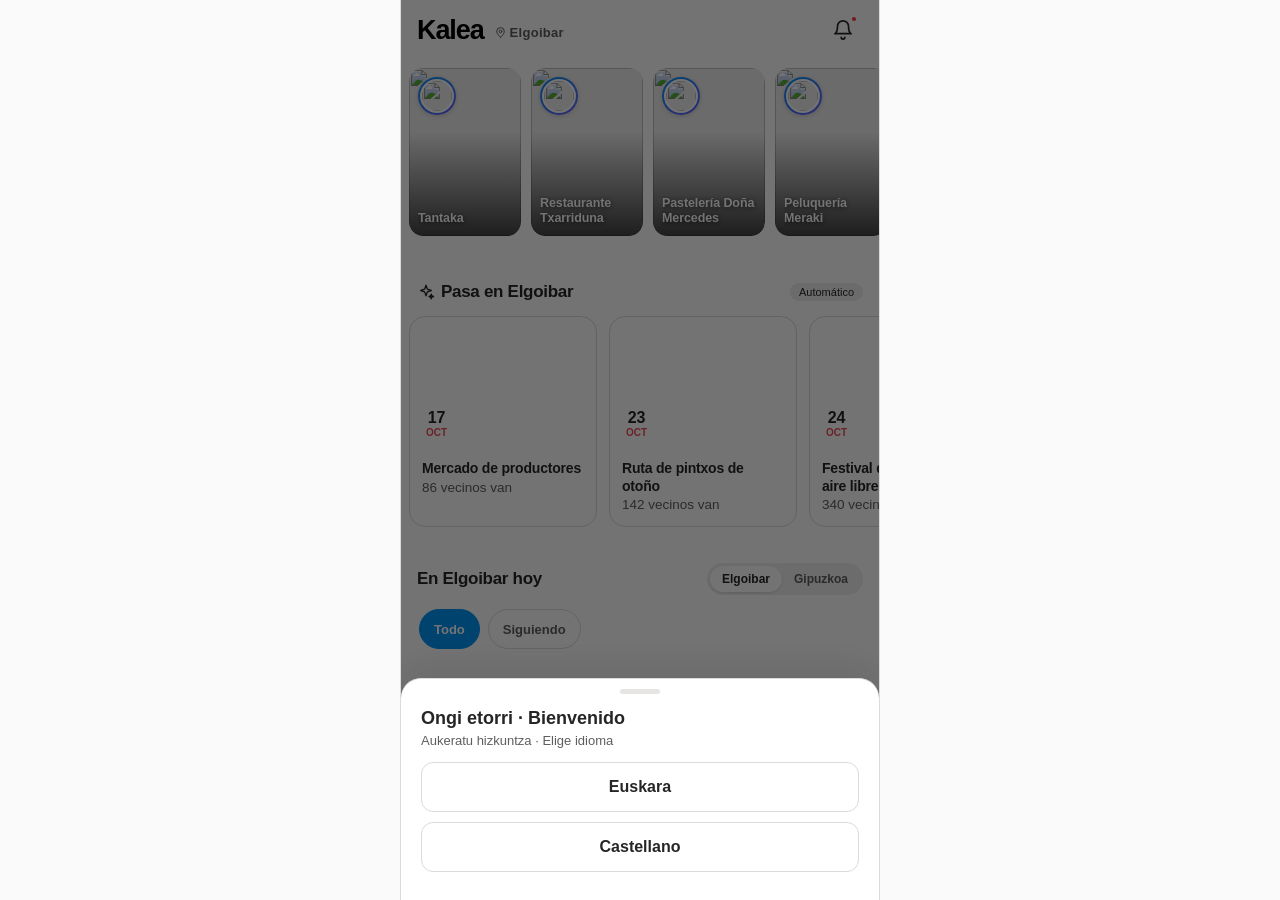
==== commit 4e25a68e: "Actualiza la experiencia social de Kalea" ====
--- a/index.html
+++ b/index.html
@@ -2,52 +2,17 @@
 <html lang="es">
 <head>
 <meta charset="utf-8">
-<meta name="robots" content="noindex">
 <meta name="viewport" content="width=device-width,initial-scale=1,viewport-fit=cover">
-<title>Kalea · Tu pueblo en una app</title>
-<meta name="description" content="Kalea: la red social local de Elgoibar. Historias de los negocios, reservas, citas, pedidos a domicilio, huecos de última hora y puntos del pueblo.">
 <meta name="theme-color" content="#ffffff">
-<link rel="manifest" href="manifest.webmanifest">
-<link rel="apple-touch-icon" href="icons/apple-180.png">
-<link rel="icon" href="icons/icon-192.png">
-<meta name="apple-mobile-web-app-capable" content="yes">
-<meta name="apple-mobile-web-app-title" content="Kalea">
-<meta name="mobile-web-app-capable" content="yes">
-<link rel="preconnect" href="https://fonts.googleapis.com">
-<link href="https://fonts.googleapis.com/css2?family=Inter:wght@400;500;600;700;800&display=swap" rel="stylesheet">
-<link rel="stylesheet" href="styles.css?v=19">
+<meta http-equiv="refresh" content="0;url=app.html">
+<title>Kalea · Elgoibar</title>
+<script>
+  const destination = new URL('app.html', location.href);
+  destination.search = location.search;
+  location.replace(destination.href);
+</script>
 </head>
 <body>
-<div class="stage">
-  <aside class="pitch">
-    <div class="brand"><span class="logo">K</span> Kalea</div>
-    <h1>Todo tu pueblo,<br>en una app.</h1>
-    <p>Historias de los negocios, reservas, citas, pedidos a domicilio, huecos de última hora y puntos que se canjean en cualquier comercio. Empezamos por Elgoibar.</p>
-    <ul>
-      <li>Cada negocio tiene su página web automática</li>
-      <li>Huecos libres con descuento, avisando a vecinos cercanos</li>
-      <li>La IA publica los eventos del pueblo y de Gipuzkoa</li>
-      <li>Puntos del pueblo y bonos del ayuntamiento</li>
-      <li>Euskera y castellano</li>
-    </ul>
-    <div class="ctas"><a class="btn-main" href="app.html">Entrar a Kalea →</a><span>Sin registro para mirar</span></div>
-    <p class="note">Solo te pedimos entrar con Google para reservar, pedir, comentar o valorar. Prototipo: negocios y datos ficticios.</p>
-  </aside>
-  <div class="device">
-    <div class="screen" id="screen">
-      <div class="statusbar"><span>9:41</span><span class="sb-r">●●● ◔ ▮</span></div>
-      <main id="view"></main>
-      <nav class="tabbar" id="tabbar"></nav>
-      <div class="scrim" id="scrim"></div>
-      <section class="sheet" id="sheet"></section>
-      <section class="story" id="story"></section>
-      <div class="toast" id="toast"></div>
-    </div>
-  </div>
-</div>
-<script src="config.js?v=19"></script>
-<script src="places.js?v=19"></script>
-<script src="app.js?v=19"></script>
-<script>if('serviceWorker' in navigator)addEventListener('load',()=>navigator.serviceWorker.register('sw.js').catch(()=>{}));</script>
+<a href="app.html">Abrir Kalea</a>
 </body>
 </html>
